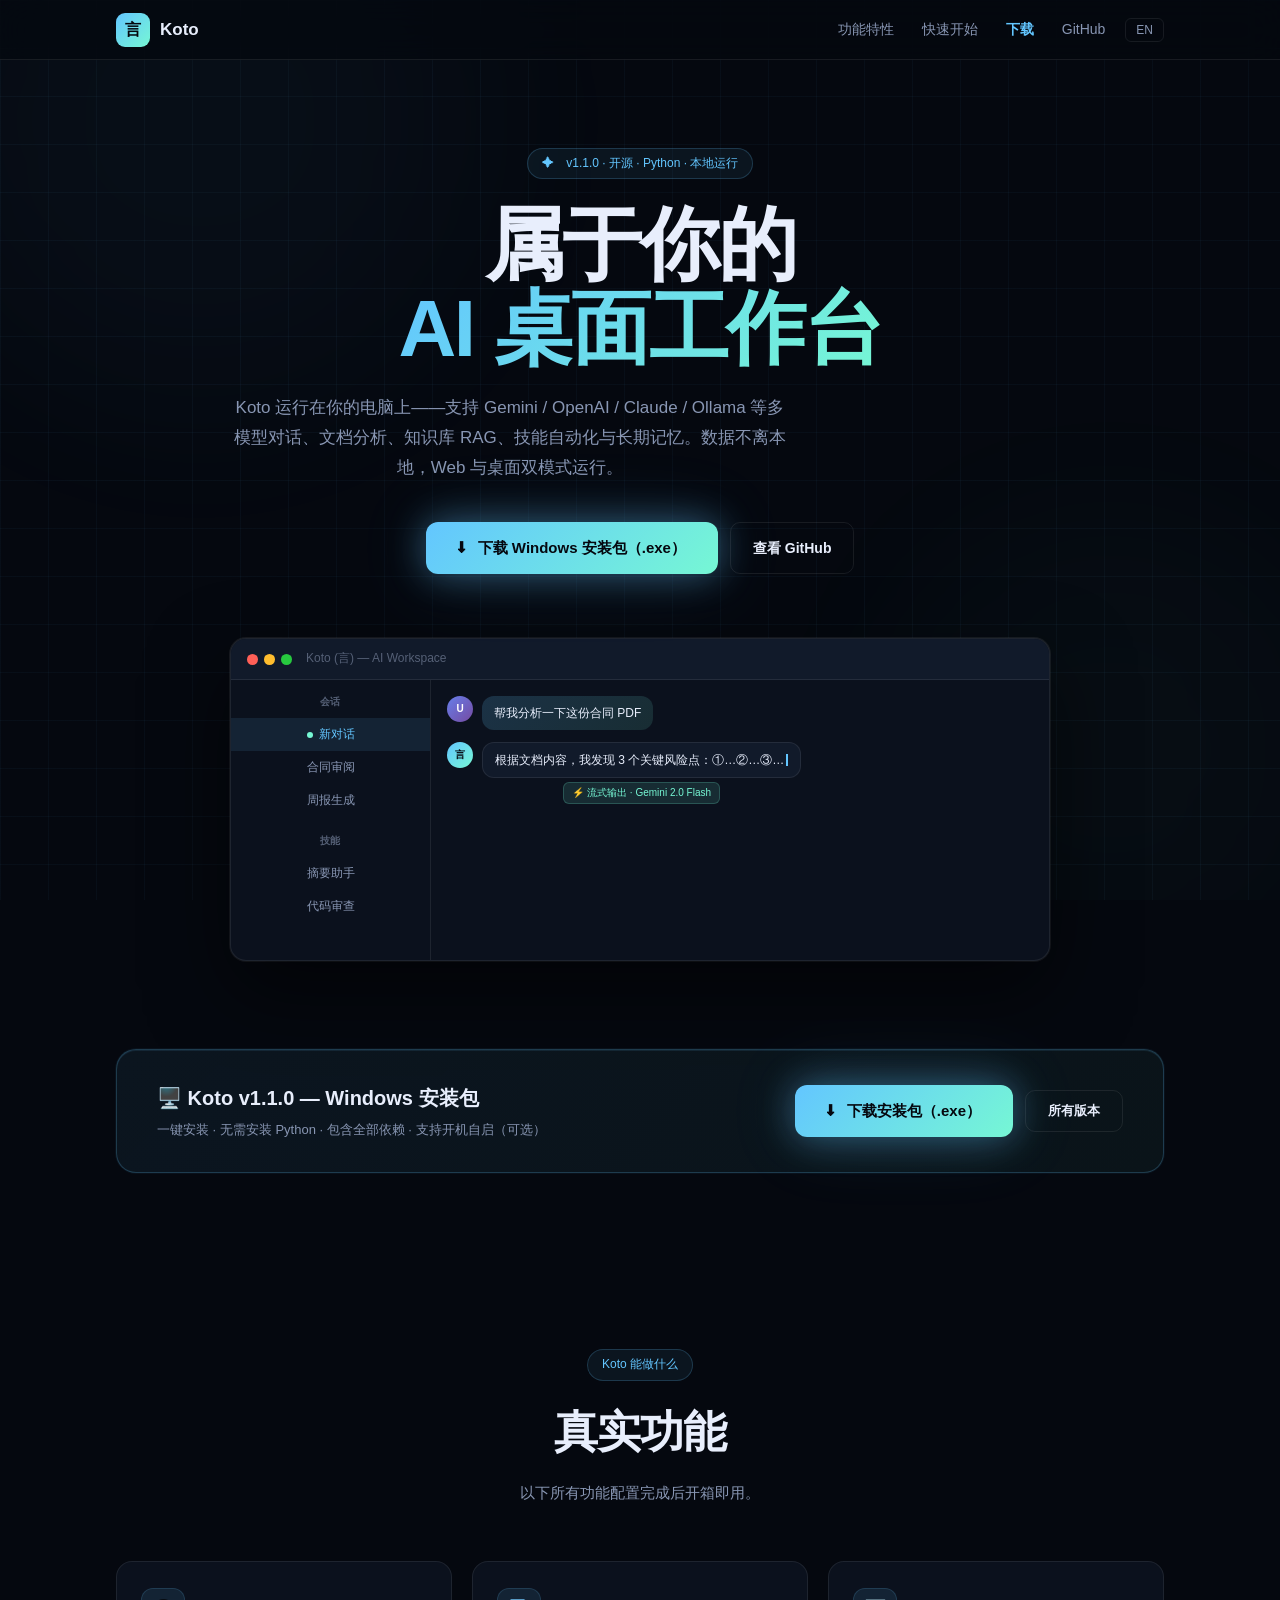
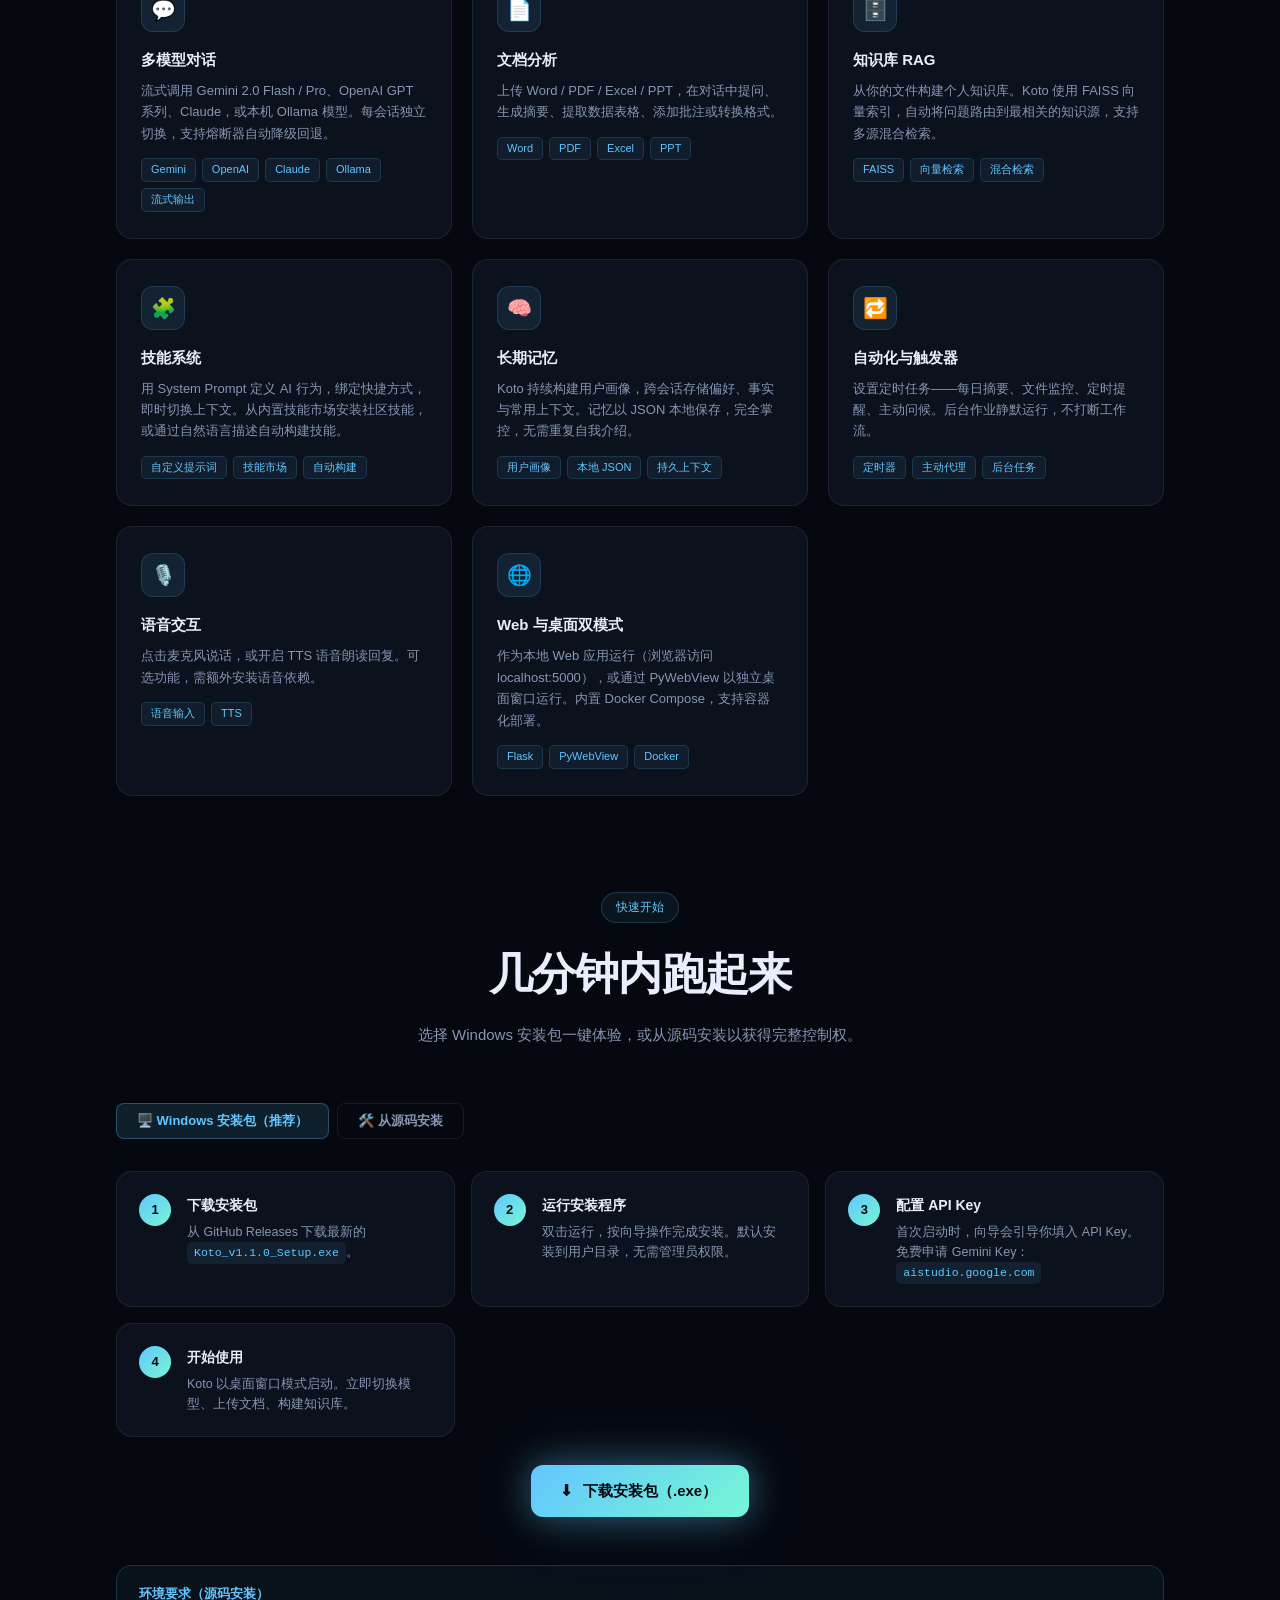
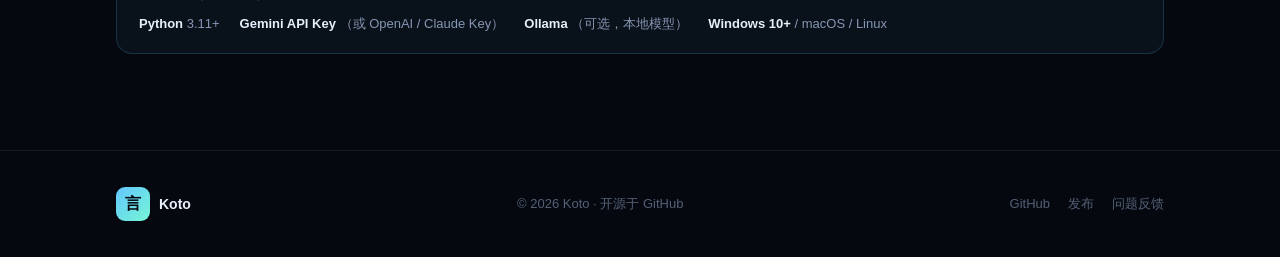
==== docs/index.html @ 52dce1c1 "feat(web): update landing page with download banner, RAG/multi-LLM features, setup tabs - Add promin" ====
<!DOCTYPE html>
<html lang="zh-CN">
<head>
  <meta charset="UTF-8">
  <meta name="viewport" content="width=device-width, initial-scale=1.0">
  <title>Koto (言) — AI 桌面助手</title>
  <meta name="description" content="Koto 是运行在你自己电脑上的 AI 桌面助手，支持 Gemini / OpenAI / Claude / Ollama 多模型对话、文档分析、知识库 RAG、技能系统与工作流自动化。">
  <style>
    /* ── Reset & Base ── */
    *, *::before, *::after { box-sizing: border-box; margin: 0; padding: 0; }
    :root {
      --bg:      #05080f;
      --bg2:     #0b111d;
      --bg3:     #111a2a;
      --border:  rgba(255,255,255,.08);
      --t1:      #e8eefc;
      --t2:      #8896b3;
      --t3:      #556076;
      --cyan:    #63c6ff;
      --teal:    #76f7d4;
      --grad:    linear-gradient(135deg, #63c6ff, #76f7d4);
      --r1: 10px; --r2: 16px;
      --ease: all .25s ease;
    }
    html { scroll-behavior: smooth; }
    body {
      font-family: 'Segoe UI', -apple-system, 'Noto Sans SC', 'Microsoft YaHei', sans-serif;
      background: var(--bg); color: var(--t1);
      min-height: 100vh; overflow-x: hidden;
      font-size: 15px; line-height: 1.6;
    }
    a { color: inherit; text-decoration: none; }

    /* ── Background grid ── */
    .bg-wrap {
      position: fixed; inset: 0; z-index: 0; pointer-events: none; overflow: hidden;
    }
    .grid-bg {
      position: absolute; inset: 0;
      background-image:
        linear-gradient(rgba(99,198,255,.04) 1px, transparent 1px),
        linear-gradient(90deg, rgba(99,198,255,.04) 1px, transparent 1px);
      background-size: 48px 48px;
    }
    .bg-radial {
      position: absolute; border-radius: 50%;
      filter: blur(100px); opacity: .45;
    }
    .bg-r1 { width: 600px; height: 600px; top: -180px; left: -100px; background: rgba(99,198,255,.08); }
    .bg-r2 { width: 500px; height: 500px; bottom: -100px; right: -80px; background: rgba(118,247,212,.06); }

    /* ── Utilities ── */
    .wrap { max-width: 1120px; margin: 0 auto; padding: 0 36px; position: relative; z-index: 1; }
    .gt  { background: var(--grad); -webkit-background-clip: text; -webkit-text-fill-color: transparent; background-clip: text; }
    .pill {
      display: inline-flex; align-items: center; gap: 6px;
      padding: 5px 14px; border-radius: 20px; font-size: 12px; font-weight: 500;
      border: 1px solid rgba(99,198,255,.2); background: rgba(99,198,255,.07); color: var(--cyan);
    }
    .btn {
      display: inline-flex; align-items: center; gap: 8px;
      padding: 10px 22px; border-radius: var(--r1); font-size: 14px; font-weight: 600;
      cursor: pointer; transition: var(--ease); border: none;
    }
    .btn-prime {
      background: var(--grad); color: #05080f;
      box-shadow: 0 0 24px rgba(99,198,255,.25);
    }
    .btn-prime:hover { transform: translateY(-2px); box-shadow: 0 4px 32px rgba(99,198,255,.38); }
    .btn-ghost {
      background: transparent; color: var(--t1);
      border: 1px solid var(--border);
    }
    .btn-ghost:hover { border-color: rgba(99,198,255,.35); color: var(--cyan); }
    .btn-dl {
      padding: 14px 32px; font-size: 15px; font-weight: 700;
      background: var(--grad); color: #05080f;
      box-shadow: 0 0 36px rgba(99,198,255,.4), 0 0 72px rgba(99,198,255,.15);
      border-radius: 12px;
    }
    .btn-dl:hover { transform: translateY(-3px); box-shadow: 0 8px 52px rgba(99,198,255,.55); }

    /* ── Nav ── */
    .nav {
      position: fixed; top: 0; left: 0; right: 0; z-index: 100;
      height: 60px;
      display: flex; align-items: center;
      background: rgba(5,8,15,.75); backdrop-filter: blur(18px);
      border-bottom: 1px solid var(--border);
    }
    .nav .wrap { display: flex; align-items: center; width: 100%; }
    .nav-brand {
      display: flex; align-items: center; gap: 10px;
      font-size: 17px; font-weight: 700;
    }
    .brand-mark {
      width: 34px; height: 34px; border-radius: 9px;
      background: var(--grad);
      display: flex; align-items: center; justify-content: center;
      font-size: 16px; font-weight: 800; color: #05080f;
    }
    .nav-links {
      display: flex; align-items: center; gap: 28px;
      margin-left: auto; margin-right: 20px;
    }
    .nav-links a {
      font-size: 14px; color: var(--t2); transition: var(--ease);
    }
    .nav-links a:hover { color: var(--t1); }
    .nav-dl { color: var(--cyan) !important; font-weight: 600; }
    .nav-dl:hover { color: var(--teal) !important; }
    .lang-btn {
      background: none; border: 1px solid var(--border);
      border-radius: 6px; color: var(--t2); cursor: pointer;
      padding: 4px 10px; font-size: 12px; font-family: inherit;
      transition: var(--ease);
    }
    .lang-btn:hover { color: var(--t1); border-color: rgba(99,198,255,.3); }

    /* ── Hero ── */
    .hero {
      padding: 148px 0 88px;
      display: flex; flex-direction: column; align-items: center;
      text-align: center;
    }
    .hero-pill { margin-bottom: 24px; }
    .hero-h1 {
      font-size: clamp(40px, 6.5vw, 80px); font-weight: 900;
      line-height: 1.05; letter-spacing: -.03em;
      max-width: 860px; margin-bottom: 22px;
    }
    .hero-sub {
      font-size: 17px; color: var(--t2);
      max-width: 560px; margin-bottom: 40px; line-height: 1.75;
    }
    .hero-btns { display: flex; gap: 12px; flex-wrap: wrap; justify-content: center; margin-bottom: 64px; }

    /* App window mockup */
    .aw {
      width: min(820px, 92vw); border-radius: var(--r2);
      border: 1px solid var(--border);
      background: var(--bg2);
      overflow: hidden;
      box-shadow: 0 32px 80px rgba(0,0,0,.55), 0 0 0 1px var(--border);
    }
    .aw-bar {
      display: flex; align-items: center; gap: 6px;
      padding: 10px 16px; background: var(--bg3);
      border-bottom: 1px solid var(--border);
    }
    .dot { width: 11px; height: 11px; border-radius: 50%; }
    .dot-r { background: #ff5f57; }
    .dot-y { background: #ffbd2e; }
    .dot-g { background: #27c93f; }
    .aw-title { font-size: 12px; color: var(--t3); margin-left: 8px; }
    .aw-body {
      display: grid; grid-template-columns: 200px 1fr;
      height: 280px;
    }
    .aw-sidebar {
      border-right: 1px solid var(--border);
      padding: 14px 0;
    }
    .aw-s-label {
      font-size: 10px; font-weight: 700; text-transform: uppercase;
      letter-spacing: .08em; color: var(--t3);
      padding: 0 14px; margin-bottom: 8px;
    }
    .aw-s-item {
      padding: 7px 14px; font-size: 12px; color: var(--t2);
      cursor: default; border-radius: 0;
    }
    .aw-s-item.active { background: rgba(99,198,255,.1); color: var(--cyan); }
    .aw-s-item .dot-sm {
      display: inline-block; width: 6px; height: 6px; border-radius: 50%;
      background: var(--teal); margin-right: 6px;
    }
    .aw-chat {
      display: flex; flex-direction: column;
      padding: 16px; gap: 12px; overflow: hidden;
    }
    .aw-msg {
      display: flex; gap: 9px; align-items: flex-start;
    }
    .aw-av {
      width: 26px; height: 26px; border-radius: 50%; flex-shrink: 0;
      display: flex; align-items: center; justify-content: center;
      font-size: 10px; font-weight: 700;
    }
    .aw-av.ai  { background: var(--grad); color: #05080f; }
    .aw-av.usr { background: linear-gradient(135deg,#667eea,#764ba2); color: #fff; }
    .aw-bubble {
      padding: 8px 12px; border-radius: 12px; font-size: 12px; line-height: 1.5;
      max-width: 360px;
    }
    .aw-bubble.ai  { background: var(--bg3); color: var(--t1); border: 1px solid var(--border); }
    .aw-bubble.usr { background: linear-gradient(135deg,rgba(99,198,255,.18),rgba(118,247,212,.12)); color: var(--t1); }
    .aw-badge {
      display: inline-flex; align-items: center; gap: 4px;
      padding: 2px 8px; border-radius: 6px; font-size: 10px;
      background: rgba(118,247,212,.12); color: var(--teal);
      border: 1px solid rgba(118,247,212,.2); margin-top: 4px;
    }
    .aw-cursor {
      display: inline-block; width: 2px; height: 12px;
      background: var(--cyan); margin-left: 2px; vertical-align: middle;
      animation: blink 1s step-end infinite;
    }
    @keyframes blink { 50% { opacity: 0; } }

    /* ── Features ── */
    .sec { padding: 96px 0; }
    .sec-eye { display: flex; justify-content: center; margin-bottom: 16px; }
    .sec-h2 {
      font-size: clamp(28px,4vw,44px); font-weight: 800;
      text-align: center; letter-spacing: -.02em; margin-bottom: 14px;
    }
    .sec-sub { text-align: center; color: var(--t2); font-size: 15px; max-width: 480px; margin: 0 auto 56px; }

    .feat-grid {
      display: grid; grid-template-columns: repeat(auto-fit, minmax(300px,1fr)); gap: 20px;
    }
    .feat-card {
      padding: 26px 24px; border-radius: var(--r2);
      background: var(--bg2); border: 1px solid var(--border);
      transition: var(--ease);
    }
    .feat-card:hover {
      border-color: rgba(99,198,255,.25);
      transform: translateY(-3px);
      box-shadow: 0 12px 40px rgba(0,0,0,.35);
    }
    .feat-icon {
      width: 44px; height: 44px; border-radius: 12px;
      background: rgba(99,198,255,.1); border: 1px solid rgba(99,198,255,.15);
      display: flex; align-items: center; justify-content: center;
      font-size: 20px; margin-bottom: 16px;
    }
    .feat-card h3 { font-size: 15px; font-weight: 700; margin-bottom: 8px; }
    .feat-card p  { font-size: 13px; color: var(--t2); line-height: 1.65; }
    .feat-tags {
      display: flex; flex-wrap: wrap; gap: 6px; margin-top: 14px;
    }
    .tag {
      padding: 2px 9px; border-radius: 5px; font-size: 11px;
      background: rgba(99,198,255,.07); color: var(--cyan);
      border: 1px solid rgba(99,198,255,.15);
    }

    /* ── Setup ── */
    .setup-grid {
      display: grid; grid-template-columns: repeat(auto-fit, minmax(260px,1fr)); gap: 16px;
    }
    .step {
      display: flex; gap: 16px; align-items: flex-start;
      padding: 22px; border-radius: var(--r2);
      background: var(--bg2); border: 1px solid var(--border);
    }
    .step-num {
      width: 32px; height: 32px; border-radius: 50%; flex-shrink: 0;
      background: var(--grad); color: #05080f;
      display: flex; align-items: center; justify-content: center;
      font-size: 13px; font-weight: 800;
    }
    .step h4 { font-size: 14px; font-weight: 700; margin-bottom: 5px; }
    .step p  { font-size: 12.5px; color: var(--t2); line-height: 1.6; }
    .step code {
      display: inline-block; padding: 2px 7px; border-radius: 5px;
      background: rgba(99,198,255,.08); color: var(--cyan);
      font-family: 'Consolas', monospace; font-size: 11.5px;
    }

    /* ── Setup tabs ── */
    .setup-tabs { display: flex; gap: 8px; margin-bottom: 32px; flex-wrap: wrap; }
    .setup-tab {
      padding: 8px 20px; border-radius: 8px; font-size: 13px; font-weight: 600;
      cursor: pointer; transition: var(--ease); border: 1px solid var(--border);
      background: transparent; color: var(--t2); font-family: inherit;
    }
    .setup-tab.active {
      background: rgba(99,198,255,.12); border-color: rgba(99,198,255,.3); color: var(--cyan);
    }
    .setup-panel { display: none; }
    .setup-panel.active { display: block; }

    /* ── Download banner ── */
    .dl-banner {
      margin: 0 0 80px;
      padding: 32px 40px; border-radius: 20px;
      background: linear-gradient(135deg, rgba(99,198,255,.07) 0%, rgba(118,247,212,.05) 100%);
      border: 1px solid rgba(99,198,255,.22);
      display: flex; align-items: center; justify-content: space-between;
      gap: 24px; flex-wrap: wrap;
      box-shadow: 0 0 0 1px rgba(99,198,255,.05), inset 0 1px 0 rgba(99,198,255,.1);
      position: relative; z-index: 1;
    }
    .dl-banner-left h3 { font-size: 20px; font-weight: 800; margin-bottom: 6px; }
    .dl-banner-left p  { font-size: 13px; color: var(--t2); }
    .dl-banner-right   { display: flex; gap: 12px; align-items: center; flex-wrap: wrap; }

    /* ── Requirement note ── */
    .req-box {
      margin: 48px 0 0;
      padding: 18px 22px; border-radius: var(--r2);
      background: rgba(99,198,255,.05); border: 1px solid rgba(99,198,255,.18);
    }
    .req-box h4 { font-size: 13px; font-weight: 700; color: var(--cyan); margin-bottom: 10px; }
    .req-list {
      display: flex; flex-wrap: wrap; gap: 20px;
    }
    .req-item { font-size: 13px; color: var(--t2); }
    .req-item strong { color: var(--t1); }

    /* ── Footer ── */
    footer {
      border-top: 1px solid var(--border); padding: 36px 0;
    }
    .fg { display: flex; align-items: center; justify-content: space-between; flex-wrap: wrap; gap: 16px; }
    .fg-brand { display: flex; align-items: center; gap: 9px; font-size: 14px; font-weight: 600; }
    .fg p { font-size: 13px; color: var(--t3); }
    .fg-links { display: flex; gap: 18px; }
    .fg-links a { font-size: 13px; color: var(--t3); transition: var(--ease); }
    .fg-links a:hover { color: var(--t1); }

    /* ── Scroll reveal ── */
    .rv { opacity: 0; transform: translateY(22px); transition: opacity .55s ease, transform .55s ease; }
    .rv.vis { opacity: 1; transform: none; }

    /* ── Responsive ── */
    @media (max-width: 700px) {
      .aw-body { grid-template-columns: 1fr; }
      .aw-sidebar { display: none; }
      .nav-links { display: none; }
      .wrap { padding: 0 20px; }
      .hero { padding: 120px 0 64px; }
      .dl-banner { flex-direction: column; text-align: center; }
      .dl-banner-right { justify-content: center; }
    }
  </style>
</head>
<body>

<!-- Background -->
<div class="bg-wrap" aria-hidden="true">
  <div class="grid-bg"></div>
  <div class="bg-radial bg-r1"></div>
  <div class="bg-radial bg-r2"></div>
</div>

<!-- ══ NAV ══ -->
<nav class="nav" aria-label="Main navigation">
  <div class="wrap">
    <a href="#" class="nav-brand">
      <div class="brand-mark" aria-hidden="true">言</div>
      Koto
    </a>
    <div class="nav-links">
      <a href="#features"  data-en="Features"  data-zh="功能特性">功能特性</a>
      <a href="#setup"     data-en="Setup"      data-zh="快速开始">快速开始</a>
      <a href="#download"  data-en="Download"   data-zh="下载" class="nav-dl">下载</a>
      <a href="https://github.com/Loganwon/Koto" target="_blank" rel="noopener">GitHub</a>
    </div>
    <button class="lang-btn" onclick="toggleLang()" aria-label="Switch language">EN</button>
  </div>
</nav>

<!-- ══ HERO ══ -->
<section class="hero" aria-labelledby="hero-heading">
  <div class="wrap">
    <div class="hero-pill">
      <span class="pill">✦ &nbsp;<span data-en="v1.1.0 · Open source · Python · Runs locally" data-zh="v1.1.0 · 开源 · Python · 本地运行">v1.1.0 · 开源 · Python · 本地运行</span></span>
    </div>

    <h1 class="hero-h1 rv" id="hero-heading">
      <span data-en="Your personal" data-zh="属于你的">属于你的</span><br>
      <span class="gt" data-en="AI Desktop Workspace" data-zh="AI 桌面工作台">AI 桌面工作台</span>
    </h1>

    <p class="hero-sub rv" data-en="Koto runs on your own machine — multi-model chat (Gemini / OpenAI / Claude / Ollama), document analysis, Knowledge Base RAG, Skills automation and long-term memory. Your data stays local. Available in Web and Desktop modes." data-zh="Koto 运行在你的电脑上——支持 Gemini / OpenAI / Claude / Ollama 等多模型对话、文档分析、知识库 RAG、技能自动化与长期记忆。数据不离本地，Web 与桌面双模式运行。">
      Koto 运行在你的电脑上——支持 Gemini / OpenAI / Claude / Ollama 等多模型对话、文档分析、知识库 RAG、技能自动化与长期记忆。数据不离本地，Web 与桌面双模式运行。
    </p>

    <div class="hero-btns rv">
      <a href="https://github.com/Loganwon/Koto/releases/latest" target="_blank" rel="noopener" class="btn btn-dl">
        ⬇&nbsp;<span data-en="Download for Windows (.exe)" data-zh="下载 Windows 安装包（.exe）">下载 Windows 安装包（.exe）</span>
      </a>
      <a href="https://github.com/Loganwon/Koto" target="_blank" rel="noopener" class="btn btn-ghost">
        <span data-en="View on GitHub" data-zh="查看 GitHub">查看 GitHub</span>
      </a>
    </div>

    <!-- App window preview -->
    <div class="aw rv" role="img" aria-label="Koto app window preview">
      <div class="aw-bar">
        <div class="dot dot-r"></div>
        <div class="dot dot-y"></div>
        <div class="dot dot-g"></div>
        <span class="aw-title">Koto (言) — AI Workspace</span>
      </div>
      <div class="aw-body">
        <div class="aw-sidebar">
          <div class="aw-s-label" data-en="Sessions" data-zh="会话">会话</div>
          <div class="aw-s-item active"><span class="dot-sm"></span><span data-en="New chat" data-zh="新对话">新对话</span></div>
          <div class="aw-s-item"><span data-en="Document review" data-zh="合同审阅">合同审阅</span></div>
          <div class="aw-s-item"><span data-en="Weekly report" data-zh="周报生成">周报生成</span></div>
          <div class="aw-s-label" style="margin-top:16px;" data-en="Skills" data-zh="技能">技能</div>
          <div class="aw-s-item"><span data-en="Summarizer" data-zh="摘要助手">摘要助手</span></div>
          <div class="aw-s-item"><span data-en="Code reviewer" data-zh="代码审查">代码审查</span></div>
        </div>
        <div class="aw-chat">
          <div class="aw-msg">
            <div class="aw-av usr">U</div>
            <div class="aw-bubble usr" data-en="Help me analyze this contract PDF" data-zh="帮我分析一下这份合同 PDF">帮我分析一下这份合同 PDF</div>
          </div>
          <div class="aw-msg">
            <div class="aw-av ai">言</div>
            <div>
              <div class="aw-bubble ai">
                <span data-en="Based on the document, I found 3 key risk points: ①…②…③…" data-zh="根据文档内容，我发现 3 个关键风险点：①…②…③…">根据文档内容，我发现 3 个关键风险点：①…②…③…</span><span class="aw-cursor"></span>
              </div>
              <div class="aw-badge" data-en="⚡ Streaming · Gemini 2.0 Flash" data-zh="⚡ 流式输出 · Gemini 2.0 Flash">⚡ 流式输出 · Gemini 2.0 Flash</div>
            </div>
          </div>
        </div>
      </div>
    </div>
  </div>
</section>

<!-- ══ DOWNLOAD BANNER ══ -->
<section id="download" aria-label="Download Koto">
  <div class="wrap">
    <div class="dl-banner rv">
      <div class="dl-banner-left">
        <h3 data-en="🖥️ Koto v1.1.0 — Windows Installer" data-zh="🖥️ Koto v1.1.0 — Windows 安装包">🖥️ Koto v1.1.0 — Windows 安装包</h3>
        <p data-en="One-click install · No Python required · All dependencies bundled · Auto-launch on startup (optional)" data-zh="一键安装 · 无需安装 Python · 包含全部依赖 · 支持开机自启（可选）">一键安装 · 无需安装 Python · 包含全部依赖 · 支持开机自启（可选）</p>
      </div>
      <div class="dl-banner-right">
        <a href="https://github.com/Loganwon/Koto/releases/latest" target="_blank" rel="noopener" class="btn btn-dl">
          ⬇&nbsp;<span data-en="Download Installer (.exe)" data-zh="下载安装包（.exe）">下载安装包（.exe）</span>
        </a>
        <a href="https://github.com/Loganwon/Koto/releases" target="_blank" rel="noopener" class="btn btn-ghost" style="font-size:13px;">
          <span data-en="All releases" data-zh="所有版本">所有版本</span>
        </a>
      </div>
    </div>
  </div>
</section>

<!-- ══ FEATURES ══ -->
<section class="sec" id="features" aria-labelledby="feat-heading">
  <div class="wrap">
    <div class="sec-eye">
      <span class="pill" data-en="What Koto can do" data-zh="Koto 能做什么">Koto 能做什么</span>
    </div>
    <h2 class="sec-h2 rv" id="feat-heading" data-en="Real capabilities" data-zh="真实功能">真实功能</h2>
    <p class="sec-sub rv" data-en="Everything below works out of the box after setup." data-zh="以下所有功能配置完成后开箱即用。">以下所有功能配置完成后开箱即用。</p>

    <div class="feat-grid">

      <div class="feat-card rv">
        <div class="feat-icon">💬</div>
        <h3 data-en="Multi-model Chat" data-zh="多模型对话">多模型对话</h3>
        <p data-en="Stream responses from Gemini 2.0 Flash / Pro, OpenAI GPT series, Claude, or locally-running Ollama models. Switch models per session with automatic circuit-breaker fallback." data-zh="流式调用 Gemini 2.0 Flash / Pro、OpenAI GPT 系列、Claude，或本机 Ollama 模型。每会话独立切换，支持熔断器自动降级回退。">流式调用 Gemini 2.0 Flash / Pro、OpenAI GPT 系列、Claude，或本机 Ollama 模型。每会话独立切换，支持熔断器自动降级回退。</p>
        <div class="feat-tags">
          <span class="tag">Gemini</span>
          <span class="tag">OpenAI</span>
          <span class="tag">Claude</span>
          <span class="tag">Ollama</span>
          <span class="tag" data-en="Streaming" data-zh="流式输出">流式输出</span>
        </div>
      </div>

      <div class="feat-card rv">
        <div class="feat-icon">📄</div>
        <h3 data-en="Document Analysis" data-zh="文档分析">文档分析</h3>
        <p data-en="Upload Word / PDF / Excel / PPT and ask questions, generate summaries, extract data tables, add annotations, or convert formats directly in chat." data-zh="上传 Word / PDF / Excel / PPT，在对话中提问、生成摘要、提取数据表格、添加批注或转换格式。">上传 Word / PDF / Excel / PPT，在对话中提问、生成摘要、提取数据表格、添加批注或转换格式。</p>
        <div class="feat-tags">
          <span class="tag">Word</span><span class="tag">PDF</span>
          <span class="tag">Excel</span><span class="tag">PPT</span>
        </div>
      </div>

      <div class="feat-card rv">
        <div class="feat-icon">🗄️</div>
        <h3 data-en="Knowledge Base (RAG)" data-zh="知识库 RAG">知识库 RAG</h3>
        <p data-en="Build a personal knowledge base from your files. Koto indexes documents with FAISS vector search and routes queries to the most relevant sources automatically." data-zh="从你的文件构建个人知识库。Koto 使用 FAISS 向量索引，自动将问题路由到最相关的知识源，支持多源混合检索。">从你的文件构建个人知识库。Koto 使用 FAISS 向量索引，自动将问题路由到最相关的知识源，支持多源混合检索。</p>
        <div class="feat-tags">
          <span class="tag">FAISS</span>
          <span class="tag" data-en="Vector search" data-zh="向量检索">向量检索</span>
          <span class="tag" data-en="Hybrid search" data-zh="混合检索">混合检索</span>
        </div>
      </div>

      <div class="feat-card rv">
        <div class="feat-icon">🧩</div>
        <h3 data-en="Skills System" data-zh="技能系统">技能系统</h3>
        <p data-en="Define custom AI behaviors with system prompts, bind them to shortcuts, and switch context instantly. Install community skills from the built-in marketplace, or auto-generate skills from a natural language description." data-zh="用 System Prompt 定义 AI 行为，绑定快捷方式，即时切换上下文。从内置技能市场安装社区技能，或通过自然语言描述自动构建技能。">用 System Prompt 定义 AI 行为，绑定快捷方式，即时切换上下文。从内置技能市场安装社区技能，或通过自然语言描述自动构建技能。</p>
        <div class="feat-tags">
          <span class="tag" data-en="Custom prompts" data-zh="自定义提示词">自定义提示词</span>
          <span class="tag" data-en="Marketplace" data-zh="技能市场">技能市场</span>
          <span class="tag" data-en="Auto-builder" data-zh="自动构建">自动构建</span>
        </div>
      </div>

      <div class="feat-card rv">
        <div class="feat-icon">🧠</div>
        <h3 data-en="Long-term Memory" data-zh="长期记忆">长期记忆</h3>
        <p data-en="Koto builds a persistent user profile and stores preferences, facts, and recurring context across sessions — no need to repeat yourself. Memory is stored locally as JSON, fully under your control." data-zh="Koto 持续构建用户画像，跨会话存储偏好、事实与常用上下文。记忆以 JSON 本地保存，完全掌控，无需重复自我介绍。">Koto 持续构建用户画像，跨会话存储偏好、事实与常用上下文。记忆以 JSON 本地保存，完全掌控，无需重复自我介绍。</p>
        <div class="feat-tags">
          <span class="tag" data-en="User profile" data-zh="用户画像">用户画像</span>
          <span class="tag" data-en="Local JSON" data-zh="本地 JSON">本地 JSON</span>
          <span class="tag" data-en="Persistent context" data-zh="持久上下文">持久上下文</span>
        </div>
      </div>

      <div class="feat-card rv">
        <div class="feat-icon">🔁</div>
        <h3 data-en="Automation &amp; Triggers" data-zh="自动化与触发器">自动化与触发器</h3>
        <p data-en="Schedule recurring tasks — daily summaries, file watchers, timed reminders, proactive check-ins. Background jobs run silently without interrupting your work." data-zh="设置定时任务——每日摘要、文件监控、定时提醒、主动问候。后台作业静默运行，不打断工作流。">设置定时任务——每日摘要、文件监控、定时提醒、主动问候。后台作业静默运行，不打断工作流。</p>
        <div class="feat-tags">
          <span class="tag" data-en="Scheduler" data-zh="定时器">定时器</span>
          <span class="tag" data-en="Proactive agent" data-zh="主动代理">主动代理</span>
          <span class="tag" data-en="Background jobs" data-zh="后台任务">后台任务</span>
        </div>
      </div>

      <div class="feat-card rv">
        <div class="feat-icon">🎙️</div>
        <h3 data-en="Voice I/O" data-zh="语音交互">语音交互</h3>
        <p data-en="Speak your message with the microphone button or use TTS to have responses read aloud. Optional; requires separate voice dependencies." data-zh="点击麦克风说话，或开启 TTS 语音朗读回复。可选功能，需额外安装语音依赖。">点击麦克风说话，或开启 TTS 语音朗读回复。可选功能，需额外安装语音依赖。</p>
        <div class="feat-tags">
          <span class="tag" data-en="Speech-to-text" data-zh="语音输入">语音输入</span>
          <span class="tag">TTS</span>
        </div>
      </div>

      <div class="feat-card rv">
        <div class="feat-icon">🌐</div>
        <h3 data-en="Web + Desktop Modes" data-zh="Web 与桌面双模式">Web 与桌面双模式</h3>
        <p data-en="Run as a local web app (browser at localhost:5000) or as a standalone desktop window via PyWebView. Docker Compose included for team or container deployments." data-zh="作为本地 Web 应用运行（浏览器访问 localhost:5000），或通过 PyWebView 以独立桌面窗口运行。内置 Docker Compose，支持容器化部署。">作为本地 Web 应用运行（浏览器访问 localhost:5000），或通过 PyWebView 以独立桌面窗口运行。内置 Docker Compose，支持容器化部署。</p>
        <div class="feat-tags">
          <span class="tag">Flask</span>
          <span class="tag">PyWebView</span>
          <span class="tag">Docker</span>
        </div>
      </div>

    </div>
  </div>
</section>

<!-- ══ SETUP ══ -->
<section class="sec" id="setup" style="padding-top:0;" aria-labelledby="setup-heading">
  <div class="wrap">
    <div class="sec-eye">
      <span class="pill" data-en="Getting started" data-zh="快速开始">快速开始</span>
    </div>
    <h2 class="sec-h2 rv" id="setup-heading" data-en="Up and running in minutes" data-zh="几分钟内跑起来">几分钟内跑起来</h2>
    <p class="sec-sub rv" data-en="Choose the Windows installer for a one-click experience, or set up from source for full control." data-zh="选择 Windows 安装包一键体验，或从源码安装以获得完整控制权。">选择 Windows 安装包一键体验，或从源码安装以获得完整控制权。</p>

    <div class="setup-tabs rv">
      <button class="setup-tab active" onclick="switchTab('installer', this)" data-en="🖥️ Windows Installer (Recommended)" data-zh="🖥️ Windows 安装包（推荐）">🖥️ Windows 安装包（推荐）</button>
      <button class="setup-tab" onclick="switchTab('source', this)" data-en="🛠️ From Source" data-zh="🛠️ 从源码安装">🛠️ 从源码安装</button>
    </div>

    <div id="tab-installer" class="setup-panel active">
      <div class="setup-grid">
        <div class="step rv">
          <div class="step-num">1</div>
          <div>
            <h4 data-en="Download installer" data-zh="下载安装包">下载安装包</h4>
            <p><span data-en="Download the latest " data-zh="从 GitHub Releases 下载最新的 ">从 GitHub Releases 下载最新的 </span><code>Koto_v1.1.0_Setup.exe</code><span data-en=" from GitHub Releases." data-zh="。">。</span></p>
          </div>
        </div>
        <div class="step rv">
          <div class="step-num">2</div>
          <div>
            <h4 data-en="Run the installer" data-zh="运行安装程序">运行安装程序</h4>
            <p data-en="Double-click and follow the wizard. Installs to your user folder — no admin rights required by default." data-zh="双击运行，按向导操作完成安装。默认安装到用户目录，无需管理员权限。">双击运行，按向导操作完成安装。默认安装到用户目录，无需管理员权限。</p>
          </div>
        </div>
        <div class="step rv">
          <div class="step-num">3</div>
          <div>
            <h4 data-en="Configure API key" data-zh="配置 API Key">配置 API Key</h4>
            <p><span data-en="On first launch the setup wizard asks for your API key. Get a free Gemini key at " data-zh="首次启动时，向导会引导你填入 API Key。免费申请 Gemini Key：">首次启动时，向导会引导你填入 API Key。免费申请 Gemini Key：</span><code>aistudio.google.com</code></p>
          </div>
        </div>
        <div class="step rv">
          <div class="step-num">4</div>
          <div>
            <h4 data-en="Start using Koto" data-zh="开始使用">开始使用</h4>
            <p data-en="Koto opens in desktop window mode. Switch models, upload documents, and build your knowledge base from day one." data-zh="Koto 以桌面窗口模式启动。立即切换模型、上传文档、构建知识库。">Koto 以桌面窗口模式启动。立即切换模型、上传文档、构建知识库。</p>
          </div>
        </div>
      </div>
      <div style="margin-top:28px; text-align:center;">
        <a href="https://github.com/Loganwon/Koto/releases/latest" target="_blank" rel="noopener" class="btn btn-dl">
          ⬇&nbsp;<span data-en="Download Installer (.exe)" data-zh="下载安装包（.exe）">下载安装包（.exe）</span>
        </a>
      </div>
    </div>

    <div id="tab-source" class="setup-panel">
      <div class="setup-grid">
        <div class="step rv">
          <div class="step-num">1</div>
          <div>
            <h4 data-en="Clone &amp; install" data-zh="克隆并安装">克隆并安装</h4>
            <p><code>git clone</code> <span data-en="the repo, create a venv, then" data-zh="仓库，创建虚拟环境，然后">仓库，创建虚拟环境，然后</span> <code>pip install -r config/requirements.txt</code></p>
          </div>
        </div>
        <div class="step rv">
          <div class="step-num">2</div>
          <div>
            <h4 data-en="Set your API key" data-zh="填入 API Key">填入 API Key</h4>
            <p><span data-en="Copy " data-zh="复制 ">复制 </span><code>config/gemini_config.env.example</code><span data-en=" to " data-zh=" 为 "> 为 </span><code>gemini_config.env</code><span data-en=" and fill in your key." data-zh="，填入 API Key。">，填入 API Key。</span></p>
          </div>
        </div>
        <div class="step rv">
          <div class="step-num">3</div>
          <div>
            <h4 data-en="Launch Koto" data-zh="启动 Koto">启动 Koto</h4>
            <p><span data-en="Run " data-zh="运行 ">运行 </span><code>Koto_Start.bat</code><span data-en=" (desktop) or " data-zh="（桌面模式）或 ">（桌面模式）或 </span><code>python server.py</code><span data-en=" (web at localhost:5000)." data-zh="（Web 模式，访问 localhost:5000）。">（Web 模式，访问 localhost:5000）。</span></p>
          </div>
        </div>
        <div class="step rv">
          <div class="step-num">4</div>
          <div>
            <h4 data-en="(Optional) Local model" data-zh="（可选）本地模型">（可选）本地模型</h4>
            <p data-en="Install Ollama and pull any model. Koto detects it automatically — no extra config needed." data-zh="安装 Ollama 并 pull 任意模型，Koto 自动识别，无需额外配置。">安装 Ollama 并 pull 任意模型，Koto 自动识别，无需额外配置。</p>
          </div>
        </div>
      </div>
    </div>

    <!-- Requirements note -->
    <div class="req-box rv">
      <h4 data-en="Requirements (source install)" data-zh="环境要求（源码安装）">环境要求（源码安装）</h4>
      <div class="req-list">
        <div class="req-item"><strong>Python</strong> 3.11+</div>
        <div class="req-item"><strong>Gemini API Key</strong> <span data-en="(or OpenAI / Claude key)" data-zh="（或 OpenAI / Claude Key）">（或 OpenAI / Claude Key）</span></div>
        <div class="req-item"><strong>Ollama</strong> <span data-en="(optional, local models)" data-zh="（可选，本地模型）">（可选，本地模型）</span></div>
        <div class="req-item"><strong>Windows 10+</strong> / macOS / Linux</div>
      </div>
    </div>
  </div>
</section>

<!-- ══ FOOTER ══ -->
<footer>
  <div class="wrap">
    <div class="fg">
      <div class="fg-brand">
        <div class="brand-mark" aria-hidden="true">言</div>
        Koto
      </div>
      <p>© 2026 Koto · <span data-en="Open source on" data-zh="开源于">开源于</span> GitHub</p>
      <div class="fg-links">
        <a href="https://github.com/Loganwon/Koto" target="_blank" rel="noopener">GitHub</a>
        <a href="https://github.com/Loganwon/Koto/releases" target="_blank" rel="noopener" data-en="Releases" data-zh="发布">发布</a>
        <a href="https://github.com/Loganwon/Koto/issues" target="_blank" rel="noopener" data-en="Issues" data-zh="问题反馈">问题反馈</a>
      </div>
    </div>
  </div>
</footer>

<script>
  /* ── Language toggle ──────────────────────────────── */
  let lang = localStorage.getItem('koto-lang') || 'zh';

  function applyLang() {
    document.querySelectorAll('[data-en][data-zh]').forEach(el => {
      el.textContent = el.getAttribute('data-' + lang);
    });
    document.querySelector('.lang-btn').textContent = lang === 'zh' ? 'EN' : '中';
    document.documentElement.lang = lang === 'zh' ? 'zh-CN' : 'en';
  }

  function toggleLang() {
    lang = lang === 'zh' ? 'en' : 'zh';
    localStorage.setItem('koto-lang', lang);
    applyLang();
  }

  applyLang();

  /* ── Setup tab switcher ──────────────────────────── */
  function switchTab(id, el) {
    document.querySelectorAll('.setup-tab').forEach(t => t.classList.remove('active'));
    document.querySelectorAll('.setup-panel').forEach(p => p.classList.remove('active'));
    document.getElementById('tab-' + id).classList.add('active');
    el.classList.add('active');
  }

  /* ── Scroll reveal ───────────────────────────────── */
  const observer = new IntersectionObserver(entries => {
    entries.forEach(e => { if (e.isIntersecting) { e.target.classList.add('vis'); observer.unobserve(e.target); } });
  }, { threshold: 0.12 });
  document.querySelectorAll('.rv').forEach(el => observer.observe(el));
</script>
</body>
</html>
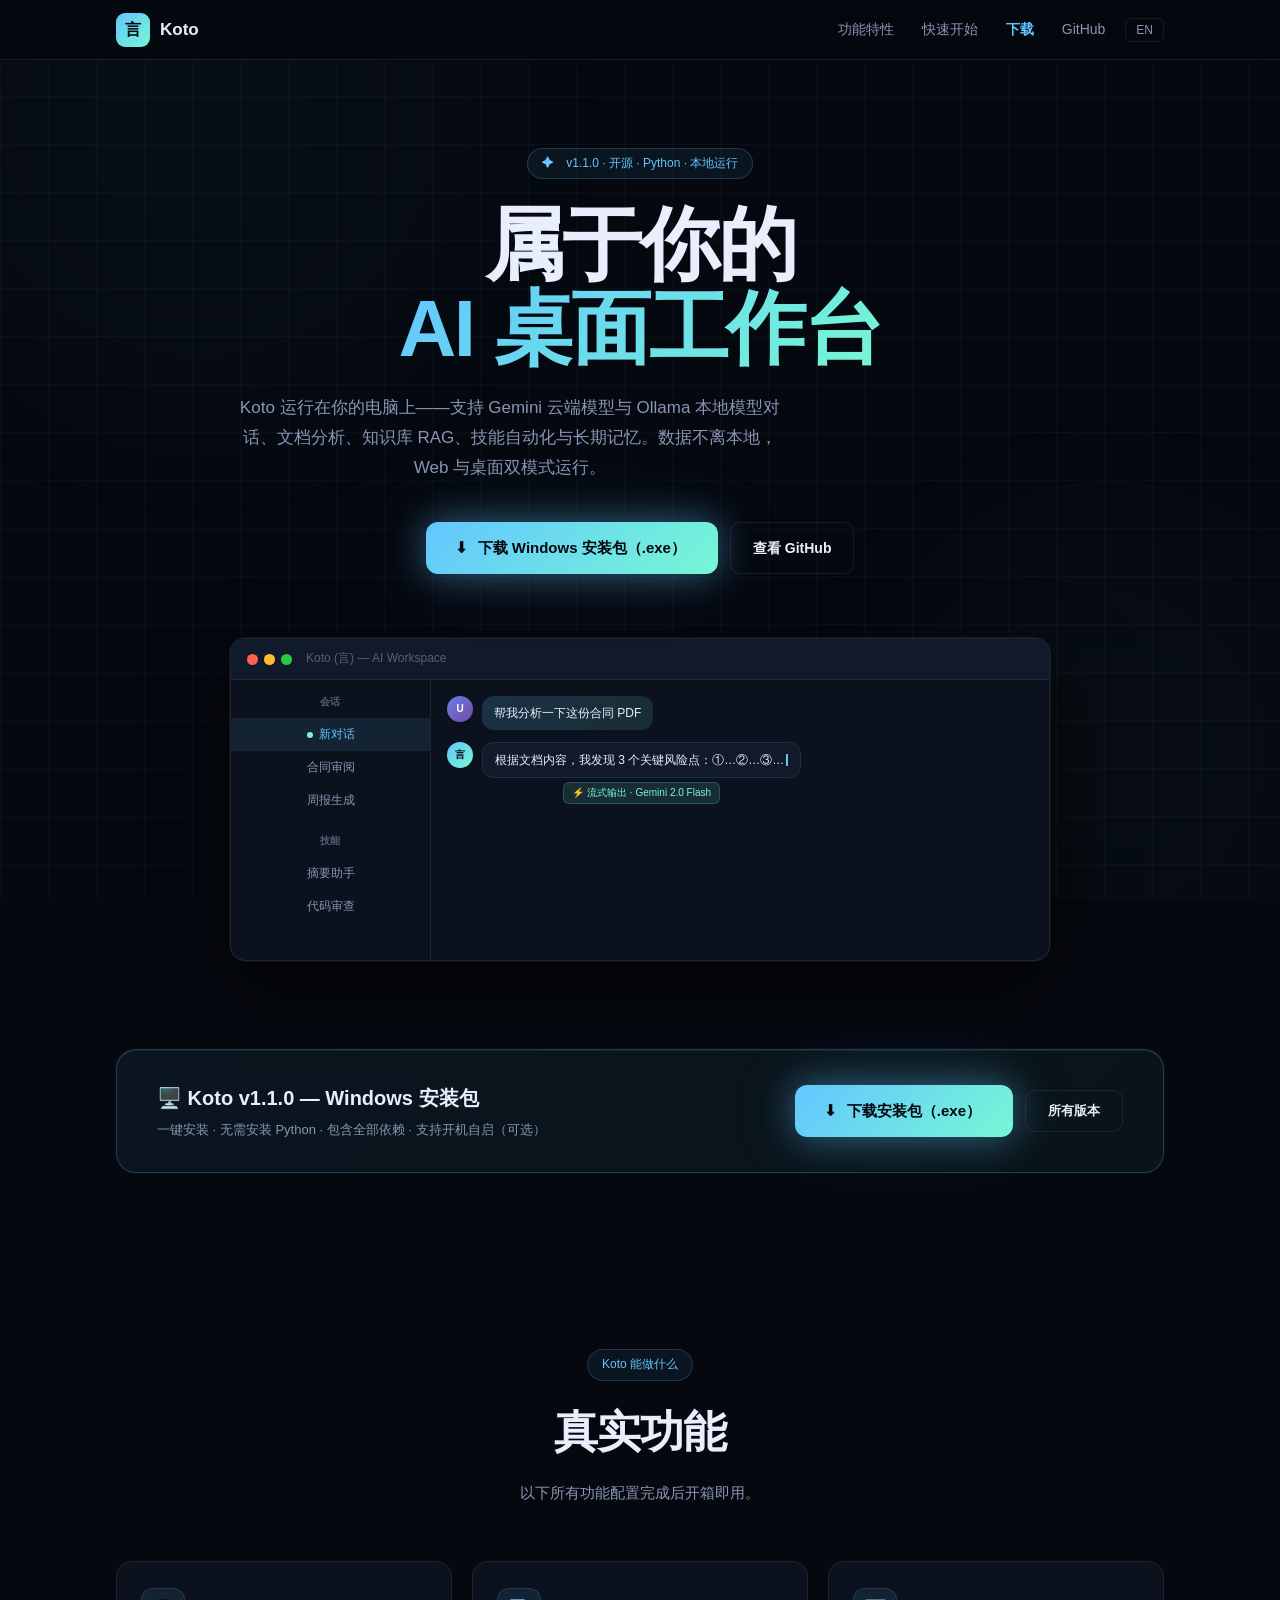
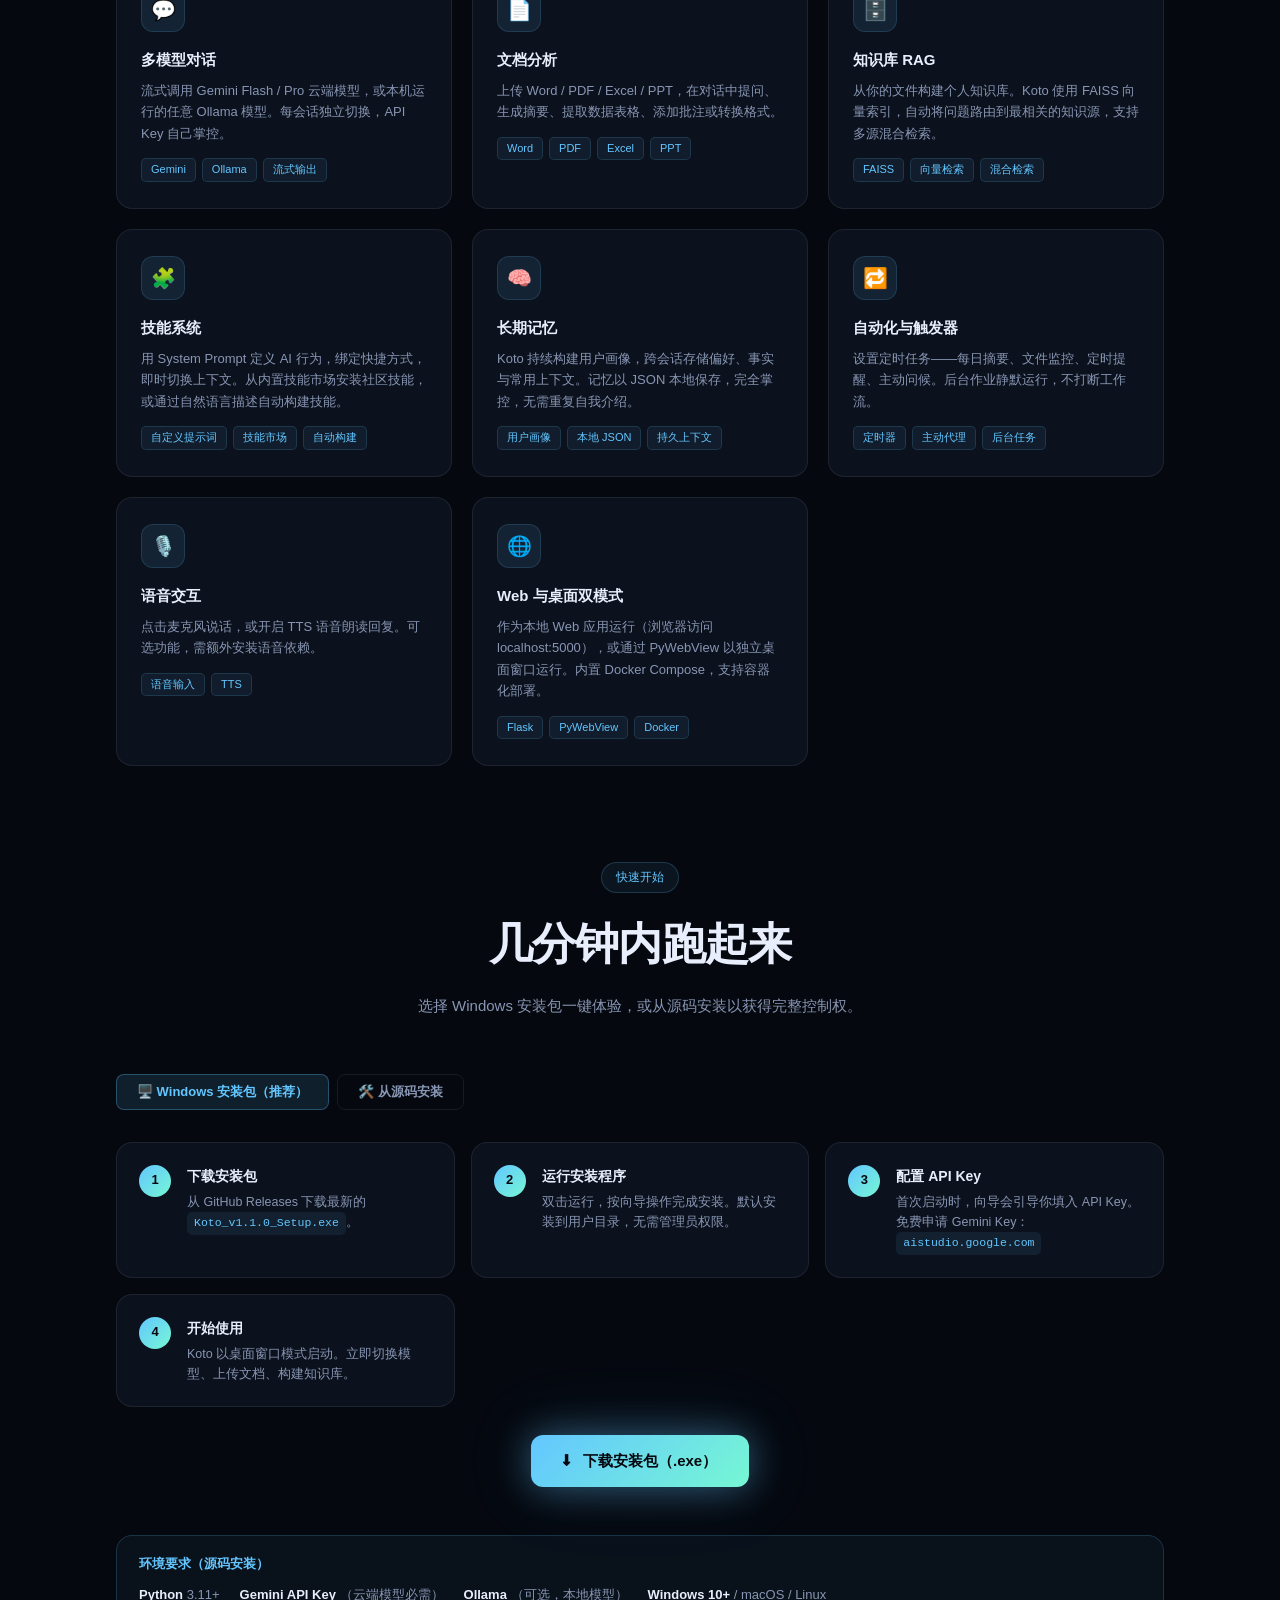
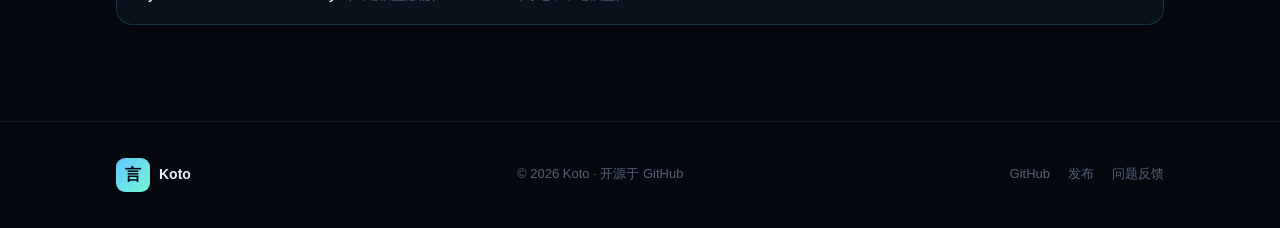
==== commit 827b5538: "fix(web): remove inaccurate OpenAI/Claude/circuit-breaker claims Only Gemini (cloud) and Ollama (loc" ====
--- a/docs/index.html
+++ b/docs/index.html
@@ -4,7 +4,7 @@
   <meta charset="UTF-8">
   <meta name="viewport" content="width=device-width, initial-scale=1.0">
   <title>Koto (言) — AI 桌面助手</title>
-  <meta name="description" content="Koto 是运行在你自己电脑上的 AI 桌面助手，支持 Gemini / OpenAI / Claude / Ollama 多模型对话、文档分析、知识库 RAG、技能系统与工作流自动化。">
+  <meta name="description" content="Koto 是运行在你自己电脑上的 AI 桌面助手，支持 Gemini 云端模型与 Ollama 本地模型对话、文档分析、知识库 RAG、技能系统与工作流自动化。">
   <style>
     /* ── Reset & Base ── */
     *, *::before, *::after { box-sizing: border-box; margin: 0; padding: 0; }
@@ -376,8 +376,8 @@
       <span class="gt" data-en="AI Desktop Workspace" data-zh="AI 桌面工作台">AI 桌面工作台</span>
     </h1>
 
-    <p class="hero-sub rv" data-en="Koto runs on your own machine — multi-model chat (Gemini / OpenAI / Claude / Ollama), document analysis, Knowledge Base RAG, Skills automation and long-term memory. Your data stays local. Available in Web and Desktop modes." data-zh="Koto 运行在你的电脑上——支持 Gemini / OpenAI / Claude / Ollama 等多模型对话、文档分析、知识库 RAG、技能自动化与长期记忆。数据不离本地，Web 与桌面双模式运行。">
-      Koto 运行在你的电脑上——支持 Gemini / OpenAI / Claude / Ollama 等多模型对话、文档分析、知识库 RAG、技能自动化与长期记忆。数据不离本地，Web 与桌面双模式运行。
+    <p class="hero-sub rv" data-en="Koto runs on your own machine — chat with Gemini cloud models or locally-running Ollama models, analyze documents, build a Knowledge Base, automate with Skills, and keep long-term memory. Your data stays local. Available in Web and Desktop modes." data-zh="Koto 运行在你的电脑上——支持 Gemini 云端模型与 Ollama 本地模型对话、文档分析、知识库 RAG、技能自动化与长期记忆。数据不离本地，Web 与桌面双模式运行。">
+      Koto 运行在你的电脑上——支持 Gemini 云端模型与 Ollama 本地模型对话、文档分析、知识库 RAG、技能自动化与长期记忆。数据不离本地，Web 与桌面双模式运行。
     </p>
 
     <div class="hero-btns rv">
@@ -461,11 +461,9 @@
       <div class="feat-card rv">
         <div class="feat-icon">💬</div>
         <h3 data-en="Multi-model Chat" data-zh="多模型对话">多模型对话</h3>
-        <p data-en="Stream responses from Gemini 2.0 Flash / Pro, OpenAI GPT series, Claude, or locally-running Ollama models. Switch models per session with automatic circuit-breaker fallback." data-zh="流式调用 Gemini 2.0 Flash / Pro、OpenAI GPT 系列、Claude，或本机 Ollama 模型。每会话独立切换，支持熔断器自动降级回退。">流式调用 Gemini 2.0 Flash / Pro、OpenAI GPT 系列、Claude，或本机 Ollama 模型。每会话独立切换，支持熔断器自动降级回退。</p>
+        <p data-en="Stream responses from Gemini Flash / Pro (cloud) or any locally-running Ollama model. Switch models per session — your API key, your choice." data-zh="流式调用 Gemini Flash / Pro 云端模型，或本机运行的任意 Ollama 模型。每会话独立切换，API Key 自己掌控。">流式调用 Gemini Flash / Pro 云端模型，或本机运行的任意 Ollama 模型。每会话独立切换，API Key 自己掌控。</p>
         <div class="feat-tags">
           <span class="tag">Gemini</span>
-          <span class="tag">OpenAI</span>
-          <span class="tag">Claude</span>
           <span class="tag">Ollama</span>
           <span class="tag" data-en="Streaming" data-zh="流式输出">流式输出</span>
         </div>
@@ -640,7 +638,7 @@
       <h4 data-en="Requirements (source install)" data-zh="环境要求（源码安装）">环境要求（源码安装）</h4>
       <div class="req-list">
         <div class="req-item"><strong>Python</strong> 3.11+</div>
-        <div class="req-item"><strong>Gemini API Key</strong> <span data-en="(or OpenAI / Claude key)" data-zh="（或 OpenAI / Claude Key）">（或 OpenAI / Claude Key）</span></div>
+        <div class="req-item"><strong>Gemini API Key</strong> <span data-en="(required for cloud models)" data-zh="（云端模型必需）">（云端模型必需）</span></div>
         <div class="req-item"><strong>Ollama</strong> <span data-en="(optional, local models)" data-zh="（可选，本地模型）">（可选，本地模型）</span></div>
         <div class="req-item"><strong>Windows 10+</strong> / macOS / Linux</div>
       </div>
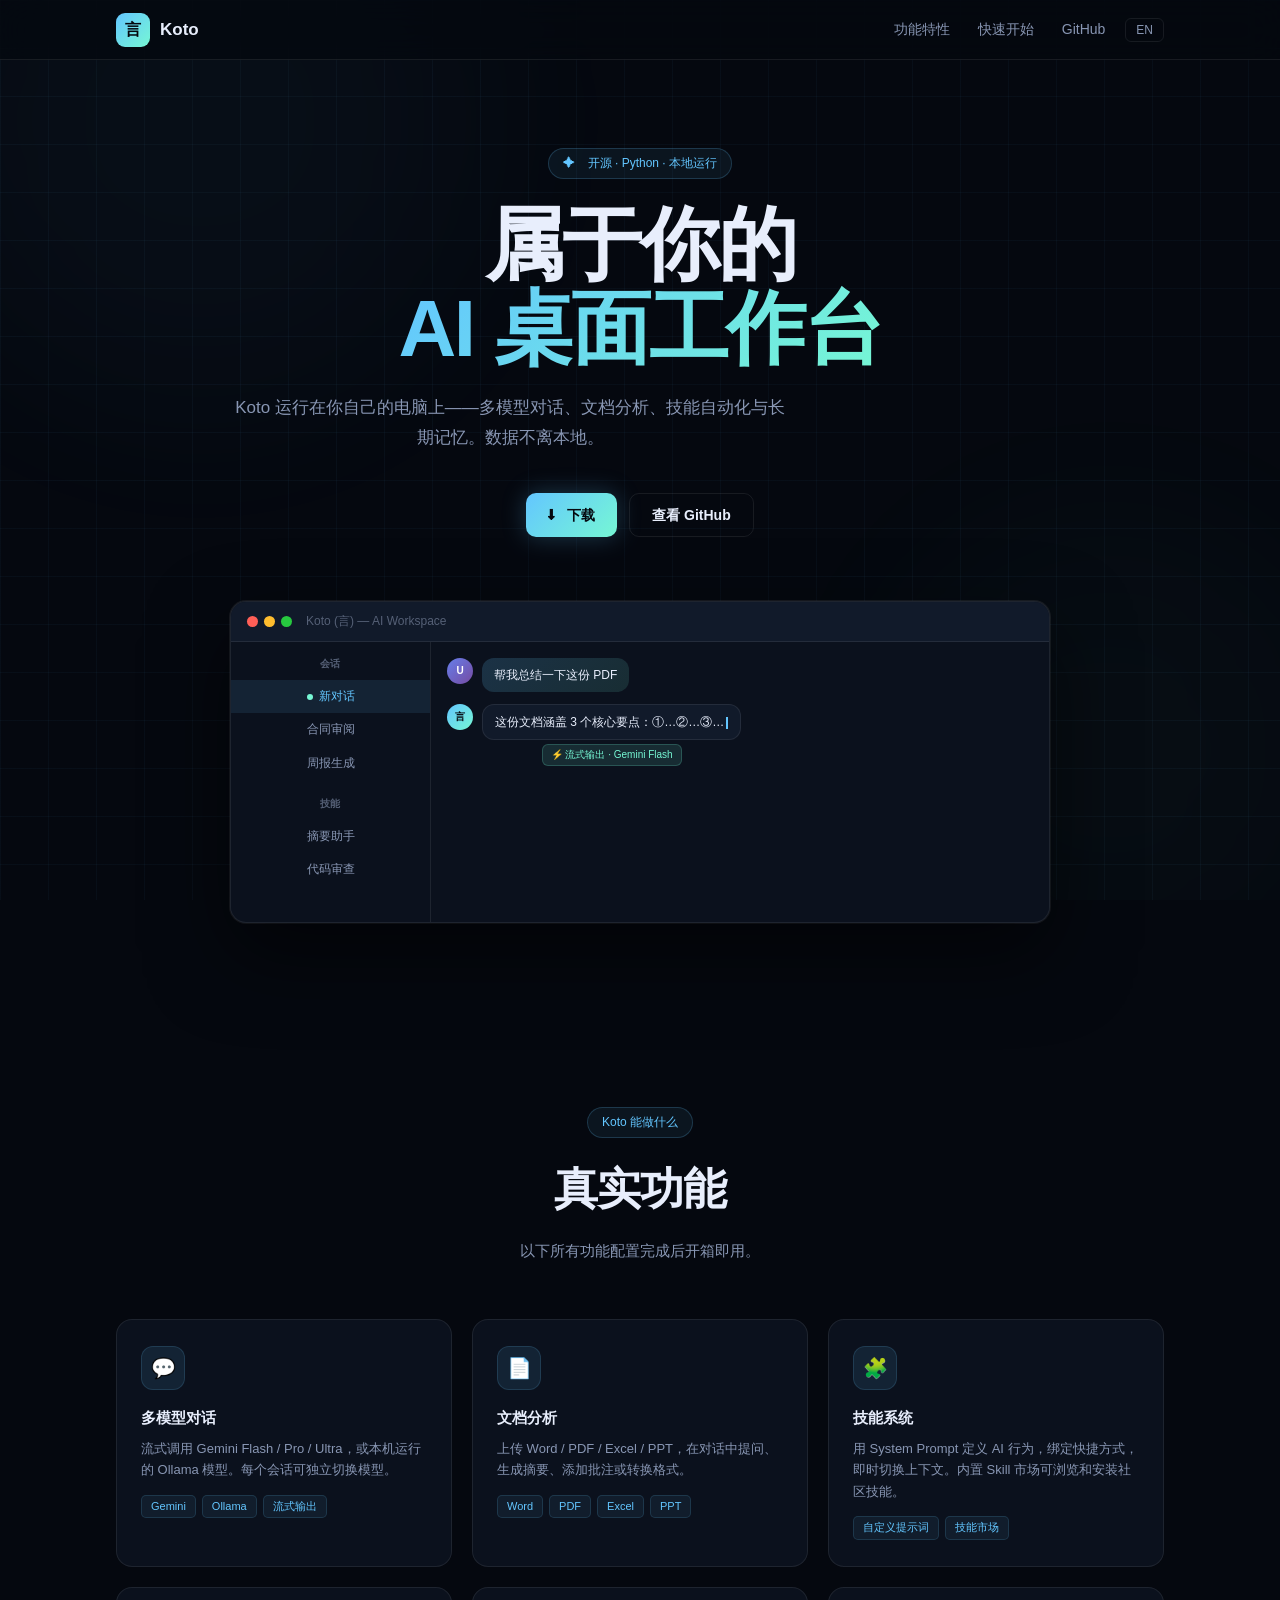
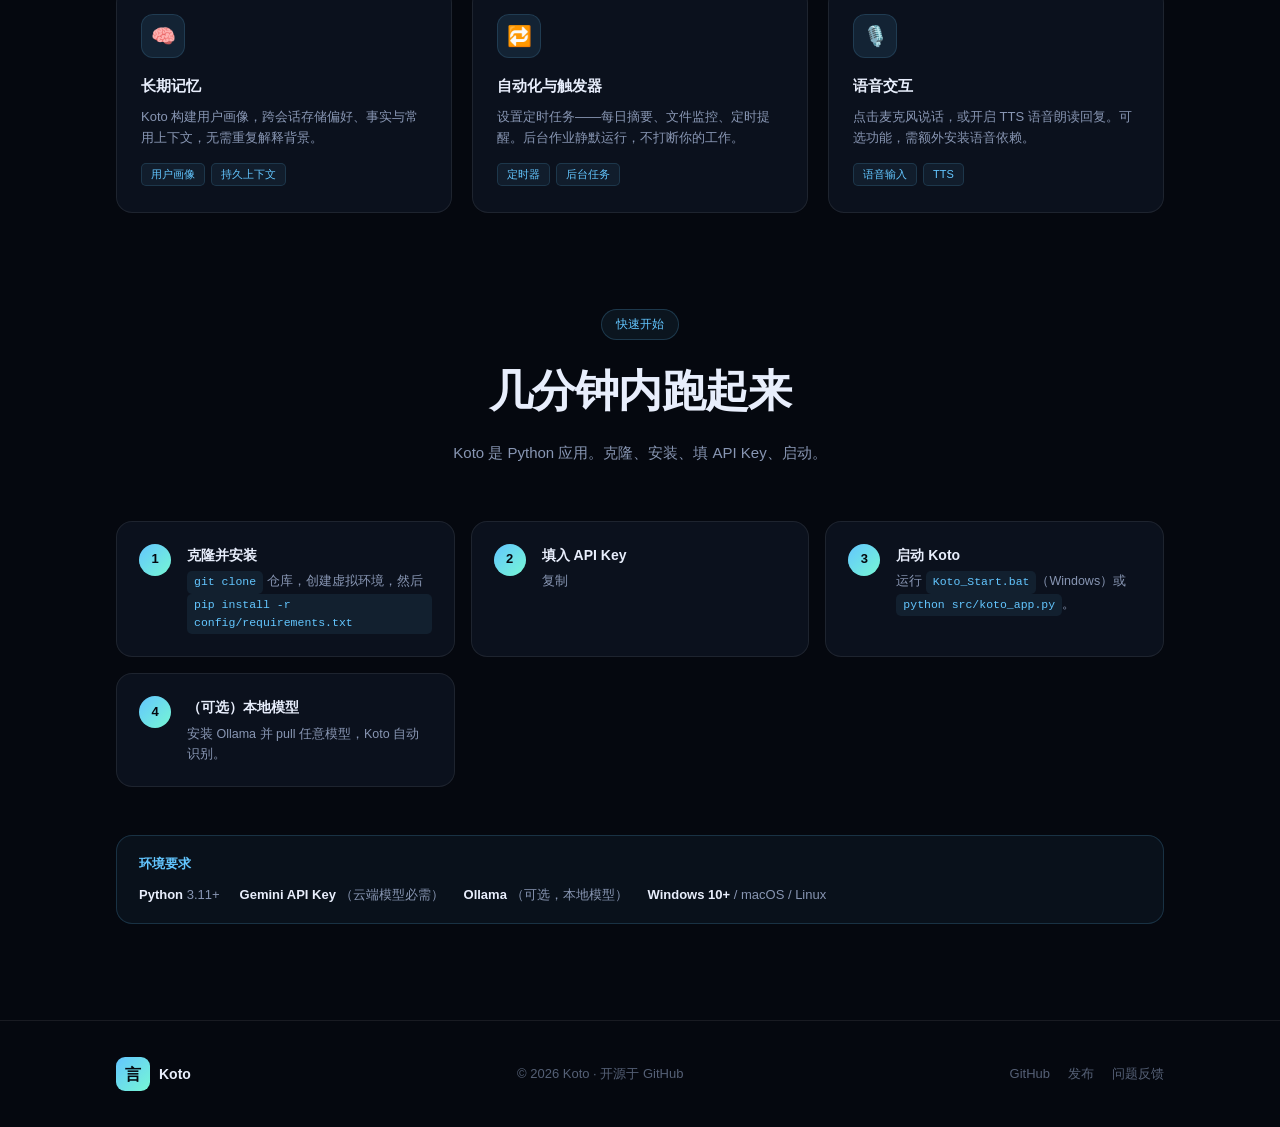
==== commit aaa5d592: "revert: remove docs/index.html changes from 20260317" ====
--- a/docs/index.html
+++ b/docs/index.html
@@ -4,7 +4,7 @@
   <meta charset="UTF-8">
   <meta name="viewport" content="width=device-width, initial-scale=1.0">
   <title>Koto (言) — AI 桌面助手</title>
-  <meta name="description" content="Koto 是运行在你自己电脑上的 AI 桌面助手，支持 Gemini 云端模型与 Ollama 本地模型对话、文档分析、知识库 RAG、技能系统与工作流自动化。">
+  <meta name="description" content="Koto 是运行在你自己电脑上的 AI 桌面助手，支持多模型对话、文档分析、技能系统与工作流自动化。">
   <style>
     /* ── Reset & Base ── */
     *, *::before, *::after { box-sizing: border-box; margin: 0; padding: 0; }
@@ -72,13 +72,6 @@
       border: 1px solid var(--border);
     }
     .btn-ghost:hover { border-color: rgba(99,198,255,.35); color: var(--cyan); }
-    .btn-dl {
-      padding: 14px 32px; font-size: 15px; font-weight: 700;
-      background: var(--grad); color: #05080f;
-      box-shadow: 0 0 36px rgba(99,198,255,.4), 0 0 72px rgba(99,198,255,.15);
-      border-radius: 12px;
-    }
-    .btn-dl:hover { transform: translateY(-3px); box-shadow: 0 8px 52px rgba(99,198,255,.55); }
 
     /* ── Nav ── */
     .nav {
@@ -107,8 +100,6 @@
       font-size: 14px; color: var(--t2); transition: var(--ease);
     }
     .nav-links a:hover { color: var(--t1); }
-    .nav-dl { color: var(--cyan) !important; font-weight: 600; }
-    .nav-dl:hover { color: var(--teal) !important; }
     .lang-btn {
       background: none; border: 1px solid var(--border);
       border-radius: 6px; color: var(--t2); cursor: pointer;
@@ -270,34 +261,6 @@
       font-family: 'Consolas', monospace; font-size: 11.5px;
     }
 
-    /* ── Setup tabs ── */
-    .setup-tabs { display: flex; gap: 8px; margin-bottom: 32px; flex-wrap: wrap; }
-    .setup-tab {
-      padding: 8px 20px; border-radius: 8px; font-size: 13px; font-weight: 600;
-      cursor: pointer; transition: var(--ease); border: 1px solid var(--border);
-      background: transparent; color: var(--t2); font-family: inherit;
-    }
-    .setup-tab.active {
-      background: rgba(99,198,255,.12); border-color: rgba(99,198,255,.3); color: var(--cyan);
-    }
-    .setup-panel { display: none; }
-    .setup-panel.active { display: block; }
-
-    /* ── Download banner ── */
-    .dl-banner {
-      margin: 0 0 80px;
-      padding: 32px 40px; border-radius: 20px;
-      background: linear-gradient(135deg, rgba(99,198,255,.07) 0%, rgba(118,247,212,.05) 100%);
-      border: 1px solid rgba(99,198,255,.22);
-      display: flex; align-items: center; justify-content: space-between;
-      gap: 24px; flex-wrap: wrap;
-      box-shadow: 0 0 0 1px rgba(99,198,255,.05), inset 0 1px 0 rgba(99,198,255,.1);
-      position: relative; z-index: 1;
-    }
-    .dl-banner-left h3 { font-size: 20px; font-weight: 800; margin-bottom: 6px; }
-    .dl-banner-left p  { font-size: 13px; color: var(--t2); }
-    .dl-banner-right   { display: flex; gap: 12px; align-items: center; flex-wrap: wrap; }
-
     /* ── Requirement note ── */
     .req-box {
       margin: 48px 0 0;
@@ -333,8 +296,6 @@
       .nav-links { display: none; }
       .wrap { padding: 0 20px; }
       .hero { padding: 120px 0 64px; }
-      .dl-banner { flex-direction: column; text-align: center; }
-      .dl-banner-right { justify-content: center; }
     }
   </style>
 </head>
@@ -357,7 +318,6 @@
     <div class="nav-links">
       <a href="#features"  data-en="Features"  data-zh="功能特性">功能特性</a>
       <a href="#setup"     data-en="Setup"      data-zh="快速开始">快速开始</a>
-      <a href="#download"  data-en="Download"   data-zh="下载" class="nav-dl">下载</a>
       <a href="https://github.com/Loganwon/Koto" target="_blank" rel="noopener">GitHub</a>
     </div>
     <button class="lang-btn" onclick="toggleLang()" aria-label="Switch language">EN</button>
@@ -368,7 +328,7 @@
 <section class="hero" aria-labelledby="hero-heading">
   <div class="wrap">
     <div class="hero-pill">
-      <span class="pill">✦ &nbsp;<span data-en="v1.1.0 · Open source · Python · Runs locally" data-zh="v1.1.0 · 开源 · Python · 本地运行">v1.1.0 · 开源 · Python · 本地运行</span></span>
+      <span class="pill">✦ &nbsp;<span data-en="Open source · Python · Runs locally" data-zh="开源 · Python · 本地运行">开源 · Python · 本地运行</span></span>
     </div>
 
     <h1 class="hero-h1 rv" id="hero-heading">
@@ -376,13 +336,13 @@
       <span class="gt" data-en="AI Desktop Workspace" data-zh="AI 桌面工作台">AI 桌面工作台</span>
     </h1>
 
-    <p class="hero-sub rv" data-en="Koto runs on your own machine — chat with Gemini cloud models or locally-running Ollama models, analyze documents, build a Knowledge Base, automate with Skills, and keep long-term memory. Your data stays local. Available in Web and Desktop modes." data-zh="Koto 运行在你的电脑上——支持 Gemini 云端模型与 Ollama 本地模型对话、文档分析、知识库 RAG、技能自动化与长期记忆。数据不离本地，Web 与桌面双模式运行。">
-      Koto 运行在你的电脑上——支持 Gemini 云端模型与 Ollama 本地模型对话、文档分析、知识库 RAG、技能自动化与长期记忆。数据不离本地，Web 与桌面双模式运行。
+    <p class="hero-sub rv" data-en="Koto runs on your own machine — multi-model chat, document analysis, Skills automation and long-term memory. Your data stays local." data-zh="Koto 运行在你自己的电脑上——多模型对话、文档分析、技能自动化与长期记忆。数据不离本地。">
+      Koto 运行在你自己的电脑上——多模型对话、文档分析、技能自动化与长期记忆。数据不离本地。
     </p>
 
     <div class="hero-btns rv">
-      <a href="https://github.com/Loganwon/Koto/releases/latest" target="_blank" rel="noopener" class="btn btn-dl">
-        ⬇&nbsp;<span data-en="Download for Windows (.exe)" data-zh="下载 Windows 安装包（.exe）">下载 Windows 安装包（.exe）</span>
+      <a href="https://github.com/Loganwon/Koto/releases" target="_blank" rel="noopener" class="btn btn-prime">
+        ⬇&nbsp;<span data-en="Download" data-zh="下载">下载</span>
       </a>
       <a href="https://github.com/Loganwon/Koto" target="_blank" rel="noopener" class="btn btn-ghost">
         <span data-en="View on GitHub" data-zh="查看 GitHub">查看 GitHub</span>
@@ -410,38 +370,18 @@
         <div class="aw-chat">
           <div class="aw-msg">
             <div class="aw-av usr">U</div>
-            <div class="aw-bubble usr" data-en="Help me analyze this contract PDF" data-zh="帮我分析一下这份合同 PDF">帮我分析一下这份合同 PDF</div>
+            <div class="aw-bubble usr" data-en="Summarize this PDF for me" data-zh="帮我总结一下这份 PDF">帮我总结一下这份 PDF</div>
           </div>
           <div class="aw-msg">
             <div class="aw-av ai">言</div>
             <div>
               <div class="aw-bubble ai">
-                <span data-en="Based on the document, I found 3 key risk points: ①…②…③…" data-zh="根据文档内容，我发现 3 个关键风险点：①…②…③…">根据文档内容，我发现 3 个关键风险点：①…②…③…</span><span class="aw-cursor"></span>
+                <span data-en="The document covers 3 key points: ①…②…③…" data-zh="这份文档涵盖 3 个核心要点：①…②…③…">这份文档涵盖 3 个核心要点：①…②…③…</span><span class="aw-cursor"></span>
               </div>
-              <div class="aw-badge" data-en="⚡ Streaming · Gemini 2.0 Flash" data-zh="⚡ 流式输出 · Gemini 2.0 Flash">⚡ 流式输出 · Gemini 2.0 Flash</div>
+              <div class="aw-badge" data-en="⚡ Streaming · Gemini Flash" data-zh="⚡ 流式输出 · Gemini Flash">⚡ 流式输出 · Gemini Flash</div>
             </div>
           </div>
         </div>
-      </div>
-    </div>
-  </div>
-</section>
-
-<!-- ══ DOWNLOAD BANNER ══ -->
-<section id="download" aria-label="Download Koto">
-  <div class="wrap">
-    <div class="dl-banner rv">
-      <div class="dl-banner-left">
-        <h3 data-en="🖥️ Koto v1.1.0 — Windows Installer" data-zh="🖥️ Koto v1.1.0 — Windows 安装包">🖥️ Koto v1.1.0 — Windows 安装包</h3>
-        <p data-en="One-click install · No Python required · All dependencies bundled · Auto-launch on startup (optional)" data-zh="一键安装 · 无需安装 Python · 包含全部依赖 · 支持开机自启（可选）">一键安装 · 无需安装 Python · 包含全部依赖 · 支持开机自启（可选）</p>
-      </div>
-      <div class="dl-banner-right">
-        <a href="https://github.com/Loganwon/Koto/releases/latest" target="_blank" rel="noopener" class="btn btn-dl">
-          ⬇&nbsp;<span data-en="Download Installer (.exe)" data-zh="下载安装包（.exe）">下载安装包（.exe）</span>
-        </a>
-        <a href="https://github.com/Loganwon/Koto/releases" target="_blank" rel="noopener" class="btn btn-ghost" style="font-size:13px;">
-          <span data-en="All releases" data-zh="所有版本">所有版本</span>
-        </a>
       </div>
     </div>
   </div>
@@ -461,7 +401,7 @@
       <div class="feat-card rv">
         <div class="feat-icon">💬</div>
         <h3 data-en="Multi-model Chat" data-zh="多模型对话">多模型对话</h3>
-        <p data-en="Stream responses from Gemini Flash / Pro (cloud) or any locally-running Ollama model. Switch models per session — your API key, your choice." data-zh="流式调用 Gemini Flash / Pro 云端模型，或本机运行的任意 Ollama 模型。每会话独立切换，API Key 自己掌控。">流式调用 Gemini Flash / Pro 云端模型，或本机运行的任意 Ollama 模型。每会话独立切换，API Key 自己掌控。</p>
+        <p data-en="Stream responses from Gemini Flash / Pro / Ultra or locally-running Ollama models. Switch models per session." data-zh="流式调用 Gemini Flash / Pro / Ultra，或本机运行的 Ollama 模型。每个会话可独立切换模型。">流式调用 Gemini Flash / Pro / Ultra，或本机运行的 Ollama 模型。每个会话可独立切换模型。</p>
         <div class="feat-tags">
           <span class="tag">Gemini</span>
           <span class="tag">Ollama</span>
@@ -472,7 +412,7 @@
       <div class="feat-card rv">
         <div class="feat-icon">📄</div>
         <h3 data-en="Document Analysis" data-zh="文档分析">文档分析</h3>
-        <p data-en="Upload Word / PDF / Excel / PPT and ask questions, generate summaries, extract data tables, add annotations, or convert formats directly in chat." data-zh="上传 Word / PDF / Excel / PPT，在对话中提问、生成摘要、提取数据表格、添加批注或转换格式。">上传 Word / PDF / Excel / PPT，在对话中提问、生成摘要、提取数据表格、添加批注或转换格式。</p>
+        <p data-en="Upload Word / PDF / Excel / PPT and ask questions, generate summaries, add annotations, or convert formats directly in chat." data-zh="上传 Word / PDF / Excel / PPT，在对话中提问、生成摘要、添加批注或转换格式。">上传 Word / PDF / Excel / PPT，在对话中提问、生成摘要、添加批注或转换格式。</p>
         <div class="feat-tags">
           <span class="tag">Word</span><span class="tag">PDF</span>
           <span class="tag">Excel</span><span class="tag">PPT</span>
@@ -480,34 +420,21 @@
       </div>
 
       <div class="feat-card rv">
-        <div class="feat-icon">🗄️</div>
-        <h3 data-en="Knowledge Base (RAG)" data-zh="知识库 RAG">知识库 RAG</h3>
-        <p data-en="Build a personal knowledge base from your files. Koto indexes documents with FAISS vector search and routes queries to the most relevant sources automatically." data-zh="从你的文件构建个人知识库。Koto 使用 FAISS 向量索引，自动将问题路由到最相关的知识源，支持多源混合检索。">从你的文件构建个人知识库。Koto 使用 FAISS 向量索引，自动将问题路由到最相关的知识源，支持多源混合检索。</p>
-        <div class="feat-tags">
-          <span class="tag">FAISS</span>
-          <span class="tag" data-en="Vector search" data-zh="向量检索">向量检索</span>
-          <span class="tag" data-en="Hybrid search" data-zh="混合检索">混合检索</span>
-        </div>
-      </div>
-
-      <div class="feat-card rv">
         <div class="feat-icon">🧩</div>
         <h3 data-en="Skills System" data-zh="技能系统">技能系统</h3>
-        <p data-en="Define custom AI behaviors with system prompts, bind them to shortcuts, and switch context instantly. Install community skills from the built-in marketplace, or auto-generate skills from a natural language description." data-zh="用 System Prompt 定义 AI 行为，绑定快捷方式，即时切换上下文。从内置技能市场安装社区技能，或通过自然语言描述自动构建技能。">用 System Prompt 定义 AI 行为，绑定快捷方式，即时切换上下文。从内置技能市场安装社区技能，或通过自然语言描述自动构建技能。</p>
+        <p data-en="Define custom AI behaviors with a system prompt, bind them to shortcuts, and switch context instantly. Includes a built-in Skill marketplace." data-zh="用 System Prompt 定义 AI 行为，绑定快捷方式，即时切换上下文。内置 Skill 市场可浏览和安装社区技能。">用 System Prompt 定义 AI 行为，绑定快捷方式，即时切换上下文。内置 Skill 市场。</p>
         <div class="feat-tags">
           <span class="tag" data-en="Custom prompts" data-zh="自定义提示词">自定义提示词</span>
           <span class="tag" data-en="Marketplace" data-zh="技能市场">技能市场</span>
-          <span class="tag" data-en="Auto-builder" data-zh="自动构建">自动构建</span>
         </div>
       </div>
 
       <div class="feat-card rv">
         <div class="feat-icon">🧠</div>
         <h3 data-en="Long-term Memory" data-zh="长期记忆">长期记忆</h3>
-        <p data-en="Koto builds a persistent user profile and stores preferences, facts, and recurring context across sessions — no need to repeat yourself. Memory is stored locally as JSON, fully under your control." data-zh="Koto 持续构建用户画像，跨会话存储偏好、事实与常用上下文。记忆以 JSON 本地保存，完全掌控，无需重复自我介绍。">Koto 持续构建用户画像，跨会话存储偏好、事实与常用上下文。记忆以 JSON 本地保存，完全掌控，无需重复自我介绍。</p>
+        <p data-en="Koto builds a user profile and stores preferences, facts, and recurring context across sessions — no need to repeat yourself." data-zh="Koto 构建用户画像，跨会话存储偏好、事实与常用上下文，无需重复解释背景。">Koto 构建用户画像，跨会话存储偏好、事实与常用上下文，无需重复解释背景。</p>
         <div class="feat-tags">
           <span class="tag" data-en="User profile" data-zh="用户画像">用户画像</span>
-          <span class="tag" data-en="Local JSON" data-zh="本地 JSON">本地 JSON</span>
           <span class="tag" data-en="Persistent context" data-zh="持久上下文">持久上下文</span>
         </div>
       </div>
@@ -515,10 +442,9 @@
       <div class="feat-card rv">
         <div class="feat-icon">🔁</div>
         <h3 data-en="Automation &amp; Triggers" data-zh="自动化与触发器">自动化与触发器</h3>
-        <p data-en="Schedule recurring tasks — daily summaries, file watchers, timed reminders, proactive check-ins. Background jobs run silently without interrupting your work." data-zh="设置定时任务——每日摘要、文件监控、定时提醒、主动问候。后台作业静默运行，不打断工作流。">设置定时任务——每日摘要、文件监控、定时提醒、主动问候。后台作业静默运行，不打断工作流。</p>
+        <p data-en="Schedule recurring tasks — daily summaries, file watchers, timed reminders. Background jobs run silently without interrupting your work." data-zh="设置定时任务——每日摘要、文件监控、定时提醒。后台作业静默运行，不打断你的工作。">设置定时任务——每日摘要、文件监控、定时提醒。后台作业静默运行。</p>
         <div class="feat-tags">
           <span class="tag" data-en="Scheduler" data-zh="定时器">定时器</span>
-          <span class="tag" data-en="Proactive agent" data-zh="主动代理">主动代理</span>
           <span class="tag" data-en="Background jobs" data-zh="后台任务">后台任务</span>
         </div>
       </div>
@@ -526,21 +452,10 @@
       <div class="feat-card rv">
         <div class="feat-icon">🎙️</div>
         <h3 data-en="Voice I/O" data-zh="语音交互">语音交互</h3>
-        <p data-en="Speak your message with the microphone button or use TTS to have responses read aloud. Optional; requires separate voice dependencies." data-zh="点击麦克风说话，或开启 TTS 语音朗读回复。可选功能，需额外安装语音依赖。">点击麦克风说话，或开启 TTS 语音朗读回复。可选功能，需额外安装语音依赖。</p>
+        <p data-en="Speak your message with the microphone button or use TTS to have responses read aloud. Optional; requires voice dependencies." data-zh="点击麦克风说话，或开启 TTS 语音朗读回复。可选功能，需额外安装语音依赖。">点击麦克风说话，或开启 TTS 语音朗读回复。可选功能，需额外安装语音依赖。</p>
         <div class="feat-tags">
           <span class="tag" data-en="Speech-to-text" data-zh="语音输入">语音输入</span>
           <span class="tag">TTS</span>
-        </div>
-      </div>
-
-      <div class="feat-card rv">
-        <div class="feat-icon">🌐</div>
-        <h3 data-en="Web + Desktop Modes" data-zh="Web 与桌面双模式">Web 与桌面双模式</h3>
-        <p data-en="Run as a local web app (browser at localhost:5000) or as a standalone desktop window via PyWebView. Docker Compose included for team or container deployments." data-zh="作为本地 Web 应用运行（浏览器访问 localhost:5000），或通过 PyWebView 以独立桌面窗口运行。内置 Docker Compose，支持容器化部署。">作为本地 Web 应用运行（浏览器访问 localhost:5000），或通过 PyWebView 以独立桌面窗口运行。内置 Docker Compose，支持容器化部署。</p>
-        <div class="feat-tags">
-          <span class="tag">Flask</span>
-          <span class="tag">PyWebView</span>
-          <span class="tag">Docker</span>
         </div>
       </div>
 
@@ -555,90 +470,45 @@
       <span class="pill" data-en="Getting started" data-zh="快速开始">快速开始</span>
     </div>
     <h2 class="sec-h2 rv" id="setup-heading" data-en="Up and running in minutes" data-zh="几分钟内跑起来">几分钟内跑起来</h2>
-    <p class="sec-sub rv" data-en="Choose the Windows installer for a one-click experience, or set up from source for full control." data-zh="选择 Windows 安装包一键体验，或从源码安装以获得完整控制权。">选择 Windows 安装包一键体验，或从源码安装以获得完整控制权。</p>
-
-    <div class="setup-tabs rv">
-      <button class="setup-tab active" onclick="switchTab('installer', this)" data-en="🖥️ Windows Installer (Recommended)" data-zh="🖥️ Windows 安装包（推荐）">🖥️ Windows 安装包（推荐）</button>
-      <button class="setup-tab" onclick="switchTab('source', this)" data-en="🛠️ From Source" data-zh="🛠️ 从源码安装">🛠️ 从源码安装</button>
-    </div>
-
-    <div id="tab-installer" class="setup-panel active">
-      <div class="setup-grid">
-        <div class="step rv">
-          <div class="step-num">1</div>
-          <div>
-            <h4 data-en="Download installer" data-zh="下载安装包">下载安装包</h4>
-            <p><span data-en="Download the latest " data-zh="从 GitHub Releases 下载最新的 ">从 GitHub Releases 下载最新的 </span><code>Koto_v1.1.0_Setup.exe</code><span data-en=" from GitHub Releases." data-zh="。">。</span></p>
-          </div>
-        </div>
-        <div class="step rv">
-          <div class="step-num">2</div>
-          <div>
-            <h4 data-en="Run the installer" data-zh="运行安装程序">运行安装程序</h4>
-            <p data-en="Double-click and follow the wizard. Installs to your user folder — no admin rights required by default." data-zh="双击运行，按向导操作完成安装。默认安装到用户目录，无需管理员权限。">双击运行，按向导操作完成安装。默认安装到用户目录，无需管理员权限。</p>
-          </div>
-        </div>
-        <div class="step rv">
-          <div class="step-num">3</div>
-          <div>
-            <h4 data-en="Configure API key" data-zh="配置 API Key">配置 API Key</h4>
-            <p><span data-en="On first launch the setup wizard asks for your API key. Get a free Gemini key at " data-zh="首次启动时，向导会引导你填入 API Key。免费申请 Gemini Key：">首次启动时，向导会引导你填入 API Key。免费申请 Gemini Key：</span><code>aistudio.google.com</code></p>
-          </div>
-        </div>
-        <div class="step rv">
-          <div class="step-num">4</div>
-          <div>
-            <h4 data-en="Start using Koto" data-zh="开始使用">开始使用</h4>
-            <p data-en="Koto opens in desktop window mode. Switch models, upload documents, and build your knowledge base from day one." data-zh="Koto 以桌面窗口模式启动。立即切换模型、上传文档、构建知识库。">Koto 以桌面窗口模式启动。立即切换模型、上传文档、构建知识库。</p>
-          </div>
-        </div>
-      </div>
-      <div style="margin-top:28px; text-align:center;">
-        <a href="https://github.com/Loganwon/Koto/releases/latest" target="_blank" rel="noopener" class="btn btn-dl">
-          ⬇&nbsp;<span data-en="Download Installer (.exe)" data-zh="下载安装包（.exe）">下载安装包（.exe）</span>
-        </a>
-      </div>
-    </div>
-
-    <div id="tab-source" class="setup-panel">
-      <div class="setup-grid">
-        <div class="step rv">
-          <div class="step-num">1</div>
-          <div>
-            <h4 data-en="Clone &amp; install" data-zh="克隆并安装">克隆并安装</h4>
-            <p><code>git clone</code> <span data-en="the repo, create a venv, then" data-zh="仓库，创建虚拟环境，然后">仓库，创建虚拟环境，然后</span> <code>pip install -r config/requirements.txt</code></p>
-          </div>
-        </div>
-        <div class="step rv">
-          <div class="step-num">2</div>
-          <div>
-            <h4 data-en="Set your API key" data-zh="填入 API Key">填入 API Key</h4>
-            <p><span data-en="Copy " data-zh="复制 ">复制 </span><code>config/gemini_config.env.example</code><span data-en=" to " data-zh=" 为 "> 为 </span><code>gemini_config.env</code><span data-en=" and fill in your key." data-zh="，填入 API Key。">，填入 API Key。</span></p>
-          </div>
-        </div>
-        <div class="step rv">
-          <div class="step-num">3</div>
-          <div>
-            <h4 data-en="Launch Koto" data-zh="启动 Koto">启动 Koto</h4>
-            <p><span data-en="Run " data-zh="运行 ">运行 </span><code>Koto_Start.bat</code><span data-en=" (desktop) or " data-zh="（桌面模式）或 ">（桌面模式）或 </span><code>python server.py</code><span data-en=" (web at localhost:5000)." data-zh="（Web 模式，访问 localhost:5000）。">（Web 模式，访问 localhost:5000）。</span></p>
-          </div>
-        </div>
-        <div class="step rv">
-          <div class="step-num">4</div>
-          <div>
-            <h4 data-en="(Optional) Local model" data-zh="（可选）本地模型">（可选）本地模型</h4>
-            <p data-en="Install Ollama and pull any model. Koto detects it automatically — no extra config needed." data-zh="安装 Ollama 并 pull 任意模型，Koto 自动识别，无需额外配置。">安装 Ollama 并 pull 任意模型，Koto 自动识别，无需额外配置。</p>
-          </div>
+    <p class="sec-sub rv" data-en="Koto is a Python app. Clone, install, configure your API key, run." data-zh="Koto 是 Python 应用。克隆、安装、填 API Key、启动。">Koto 是 Python 应用。克隆、安装、填 API Key、启动。</p>
+
+    <div class="setup-grid">
+      <div class="step rv">
+        <div class="step-num">1</div>
+        <div>
+          <h4 data-en="Clone &amp; install" data-zh="克隆并安装">克隆并安装</h4>
+          <p><code>git clone</code> <span data-en="the repo, create a venv, then" data-zh="仓库，创建虚拟环境，然后">仓库，创建虚拟环境，然后</span> <code>pip install -r config/requirements.txt</code></p>
+        </div>
+      </div>
+      <div class="step rv">
+        <div class="step-num">2</div>
+        <div>
+          <h4 data-en="Set your API key" data-zh="填入 API Key">填入 API Key</h4>
+          <p data-en="Copy " data-zh="复制 "><span data-en="Copy " data-zh="复制 ">复制 </span><code>config/gemini_config.env.example</code><span data-en=" to " data-zh=" 为 "> 为 </span><code>gemini_config.env</code><span data-en=" and fill in your Gemini API key." data-zh="，填入 Gemini API Key。">，填入 Gemini API Key。</span></p>
+        </div>
+      </div>
+      <div class="step rv">
+        <div class="step-num">3</div>
+        <div>
+          <h4 data-en="Launch Koto" data-zh="启动 Koto">启动 Koto</h4>
+          <p><span data-en="Run " data-zh="运行 ">运行 </span><code>Koto_Start.bat</code><span data-en=" (Windows) or " data-zh="（Windows）或 ">（Windows）或 </span><code>python src/koto_app.py</code><span data-en=" directly." data-zh="。">。</span></p>
+        </div>
+      </div>
+      <div class="step rv">
+        <div class="step-num">4</div>
+        <div>
+          <h4 data-en="(Optional) Local model" data-zh="（可选）本地模型">（可选）本地模型</h4>
+          <p data-en="Install Ollama and pull any model. Koto detects it automatically." data-zh="安装 Ollama 并 pull 任意模型，Koto 自动识别。">安装 Ollama 并 pull 任意模型，Koto 自动识别。</p>
         </div>
       </div>
     </div>
 
     <!-- Requirements note -->
     <div class="req-box rv">
-      <h4 data-en="Requirements (source install)" data-zh="环境要求（源码安装）">环境要求（源码安装）</h4>
+      <h4 data-en="Requirements" data-zh="环境要求">环境要求</h4>
       <div class="req-list">
         <div class="req-item"><strong>Python</strong> 3.11+</div>
-        <div class="req-item"><strong>Gemini API Key</strong> <span data-en="(required for cloud models)" data-zh="（云端模型必需）">（云端模型必需）</span></div>
+        <div class="req-item"><strong data-en="Gemini API Key" data-zh="Gemini API Key">Gemini API Key</strong> <span data-en="(required for cloud models)" data-zh="（云端模型必需）">（云端模型必需）</span></div>
         <div class="req-item"><strong>Ollama</strong> <span data-en="(optional, local models)" data-zh="（可选，本地模型）">（可选，本地模型）</span></div>
         <div class="req-item"><strong>Windows 10+</strong> / macOS / Linux</div>
       </div>
@@ -683,14 +553,6 @@
   }
 
   applyLang();
-
-  /* ── Setup tab switcher ──────────────────────────── */
-  function switchTab(id, el) {
-    document.querySelectorAll('.setup-tab').forEach(t => t.classList.remove('active'));
-    document.querySelectorAll('.setup-panel').forEach(p => p.classList.remove('active'));
-    document.getElementById('tab-' + id).classList.add('active');
-    el.classList.add('active');
-  }
 
   /* ── Scroll reveal ───────────────────────────────── */
   const observer = new IntersectionObserver(entries => {
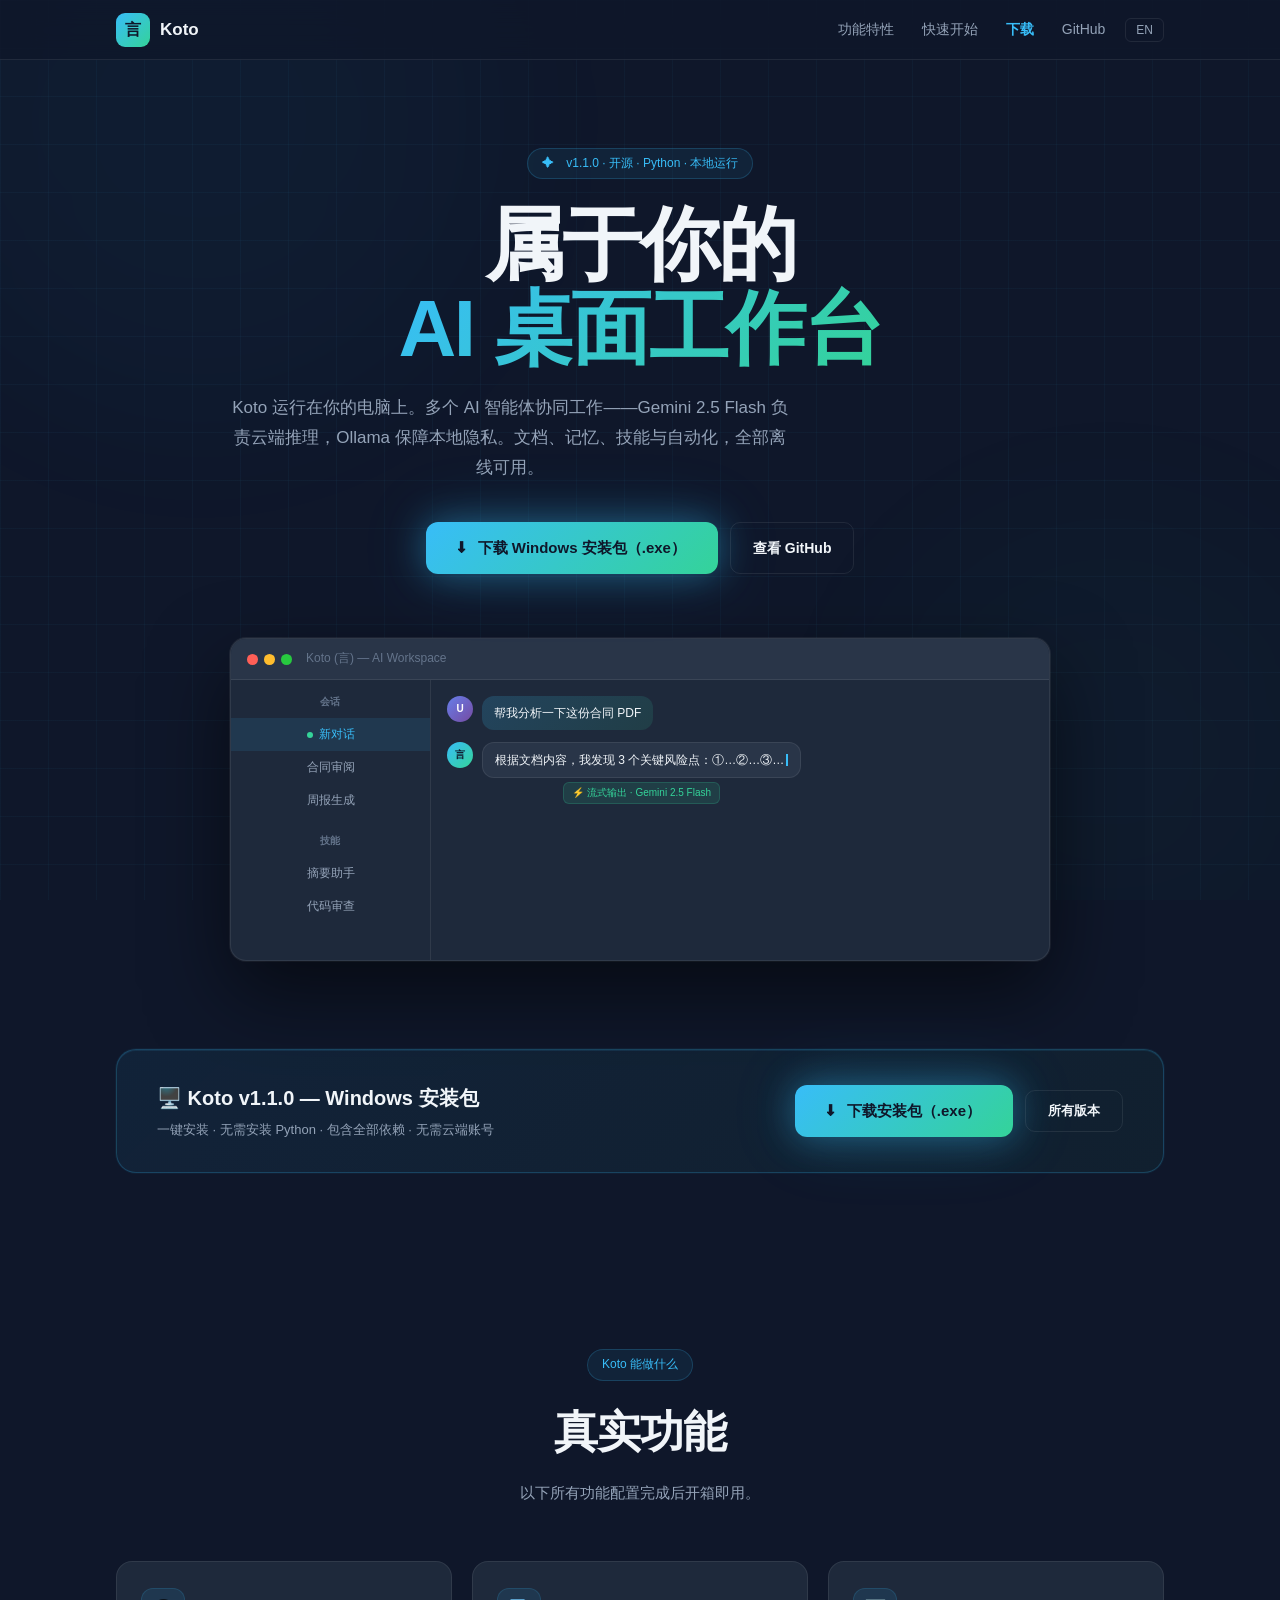
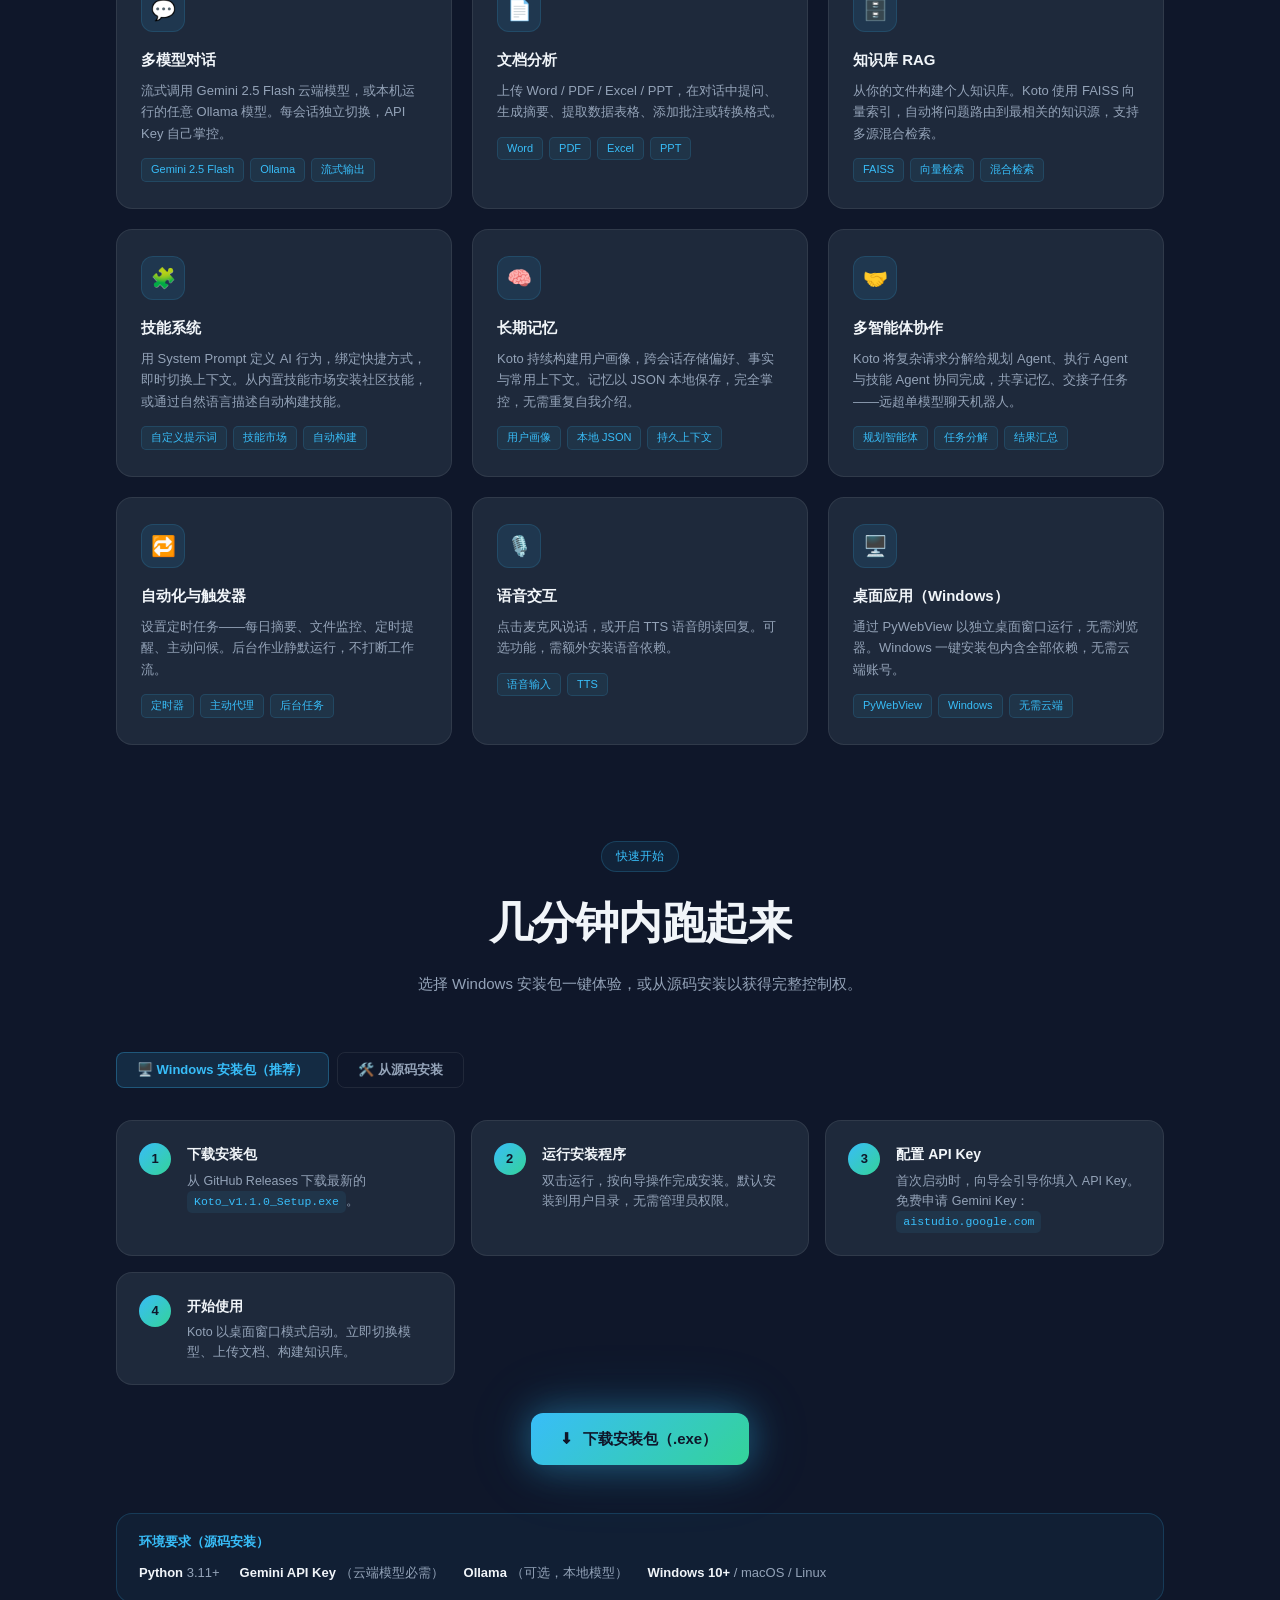
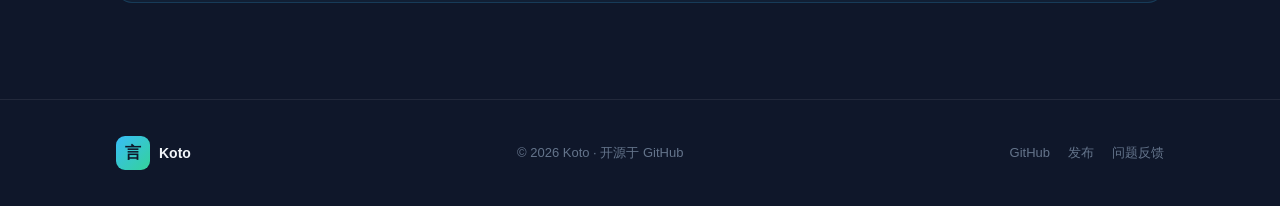
==== commit 481dcc10: "docs: redesign landing page - lighter colors, multi-agent, Gemini 2.5 Flash, direct download link" ====
--- a/docs/index.html
+++ b/docs/index.html
@@ -1,24 +1,24 @@
-<!DOCTYPE html>
+﻿<!DOCTYPE html>
 <html lang="zh-CN">
 <head>
   <meta charset="UTF-8">
   <meta name="viewport" content="width=device-width, initial-scale=1.0">
-  <title>Koto (言) — AI 桌面助手</title>
-  <meta name="description" content="Koto 是运行在你自己电脑上的 AI 桌面助手，支持多模型对话、文档分析、技能系统与工作流自动化。">
+  <title>Koto (言) — AI 桌面工作台</title>
+  <meta name="description" content="Koto 是运行在你自己电脑上的 AI 桌面助手，支持 Gemini 2.5 Flash 与 Ollama 本地模型协同工作，多智能体任务分解、文档分析、知识库 RAG 与技能自动化，数据完全本地。">
   <style>
     /* ── Reset & Base ── */
     *, *::before, *::after { box-sizing: border-box; margin: 0; padding: 0; }
     :root {
-      --bg:      #05080f;
-      --bg2:     #0b111d;
-      --bg3:     #111a2a;
+      --bg:      #0f172a;
+      --bg2:     #1e293b;
+      --bg3:     #293548;
       --border:  rgba(255,255,255,.08);
-      --t1:      #e8eefc;
-      --t2:      #8896b3;
-      --t3:      #556076;
-      --cyan:    #63c6ff;
-      --teal:    #76f7d4;
-      --grad:    linear-gradient(135deg, #63c6ff, #76f7d4);
+      --t1:      #f1f5f9;
+      --t2:      #94a3b8;
+      --t3:      #64748b;
+      --cyan:    #38bdf8;
+      --teal:    #34d399;
+      --grad:    linear-gradient(135deg, #38bdf8, #34d399);
       --r1: 10px; --r2: 16px;
       --ease: all .25s ease;
     }
@@ -38,16 +38,16 @@
     .grid-bg {
       position: absolute; inset: 0;
       background-image:
-        linear-gradient(rgba(99,198,255,.04) 1px, transparent 1px),
-        linear-gradient(90deg, rgba(99,198,255,.04) 1px, transparent 1px);
+        linear-gradient(rgba(56,189,248,.04) 1px, transparent 1px),
+        linear-gradient(90deg, rgba(56,189,248,.04) 1px, transparent 1px);
       background-size: 48px 48px;
     }
     .bg-radial {
       position: absolute; border-radius: 50%;
       filter: blur(100px); opacity: .45;
     }
-    .bg-r1 { width: 600px; height: 600px; top: -180px; left: -100px; background: rgba(99,198,255,.08); }
-    .bg-r2 { width: 500px; height: 500px; bottom: -100px; right: -80px; background: rgba(118,247,212,.06); }
+    .bg-r1 { width: 600px; height: 600px; top: -180px; left: -100px; background: rgba(56,189,248,.08); }
+    .bg-r2 { width: 500px; height: 500px; bottom: -100px; right: -80px; background: rgba(52,211,153,.06); }
 
     /* ── Utilities ── */
     .wrap { max-width: 1120px; margin: 0 auto; padding: 0 36px; position: relative; z-index: 1; }
@@ -55,7 +55,7 @@
     .pill {
       display: inline-flex; align-items: center; gap: 6px;
       padding: 5px 14px; border-radius: 20px; font-size: 12px; font-weight: 500;
-      border: 1px solid rgba(99,198,255,.2); background: rgba(99,198,255,.07); color: var(--cyan);
+      border: 1px solid rgba(56,189,248,.2); background: rgba(56,189,248,.07); color: var(--cyan);
     }
     .btn {
       display: inline-flex; align-items: center; gap: 8px;
@@ -63,22 +63,29 @@
       cursor: pointer; transition: var(--ease); border: none;
     }
     .btn-prime {
-      background: var(--grad); color: #05080f;
-      box-shadow: 0 0 24px rgba(99,198,255,.25);
-    }
-    .btn-prime:hover { transform: translateY(-2px); box-shadow: 0 4px 32px rgba(99,198,255,.38); }
+      background: var(--grad); color: #0f172a;
+      box-shadow: 0 0 24px rgba(56,189,248,.25);
+    }
+    .btn-prime:hover { transform: translateY(-2px); box-shadow: 0 4px 32px rgba(56,189,248,.38); }
     .btn-ghost {
       background: transparent; color: var(--t1);
       border: 1px solid var(--border);
     }
-    .btn-ghost:hover { border-color: rgba(99,198,255,.35); color: var(--cyan); }
+    .btn-ghost:hover { border-color: rgba(56,189,248,.35); color: var(--cyan); }
+    .btn-dl {
+      padding: 14px 32px; font-size: 15px; font-weight: 700;
+      background: var(--grad); color: #0f172a;
+      box-shadow: 0 0 36px rgba(56,189,248,.4), 0 0 72px rgba(56,189,248,.15);
+      border-radius: 12px;
+    }
+    .btn-dl:hover { transform: translateY(-3px); box-shadow: 0 8px 52px rgba(56,189,248,.55); }
 
     /* ── Nav ── */
     .nav {
       position: fixed; top: 0; left: 0; right: 0; z-index: 100;
       height: 60px;
       display: flex; align-items: center;
-      background: rgba(5,8,15,.75); backdrop-filter: blur(18px);
+      background: rgba(15,23,42,.75); backdrop-filter: blur(18px);
       border-bottom: 1px solid var(--border);
     }
     .nav .wrap { display: flex; align-items: center; width: 100%; }
@@ -90,7 +97,7 @@
       width: 34px; height: 34px; border-radius: 9px;
       background: var(--grad);
       display: flex; align-items: center; justify-content: center;
-      font-size: 16px; font-weight: 800; color: #05080f;
+      font-size: 16px; font-weight: 800; color: #0f172a;
     }
     .nav-links {
       display: flex; align-items: center; gap: 28px;
@@ -100,13 +107,15 @@
       font-size: 14px; color: var(--t2); transition: var(--ease);
     }
     .nav-links a:hover { color: var(--t1); }
+    .nav-dl { color: var(--cyan) !important; font-weight: 600; }
+    .nav-dl:hover { color: var(--teal) !important; }
     .lang-btn {
       background: none; border: 1px solid var(--border);
       border-radius: 6px; color: var(--t2); cursor: pointer;
       padding: 4px 10px; font-size: 12px; font-family: inherit;
       transition: var(--ease);
     }
-    .lang-btn:hover { color: var(--t1); border-color: rgba(99,198,255,.3); }
+    .lang-btn:hover { color: var(--t1); border-color: rgba(56,189,248,.3); }
 
     /* ── Hero ── */
     .hero {
@@ -161,7 +170,7 @@
       padding: 7px 14px; font-size: 12px; color: var(--t2);
       cursor: default; border-radius: 0;
     }
-    .aw-s-item.active { background: rgba(99,198,255,.1); color: var(--cyan); }
+    .aw-s-item.active { background: rgba(56,189,248,.1); color: var(--cyan); }
     .aw-s-item .dot-sm {
       display: inline-block; width: 6px; height: 6px; border-radius: 50%;
       background: var(--teal); margin-right: 6px;
@@ -178,19 +187,19 @@
       display: flex; align-items: center; justify-content: center;
       font-size: 10px; font-weight: 700;
     }
-    .aw-av.ai  { background: var(--grad); color: #05080f; }
+    .aw-av.ai  { background: var(--grad); color: #0f172a; }
     .aw-av.usr { background: linear-gradient(135deg,#667eea,#764ba2); color: #fff; }
     .aw-bubble {
       padding: 8px 12px; border-radius: 12px; font-size: 12px; line-height: 1.5;
       max-width: 360px;
     }
     .aw-bubble.ai  { background: var(--bg3); color: var(--t1); border: 1px solid var(--border); }
-    .aw-bubble.usr { background: linear-gradient(135deg,rgba(99,198,255,.18),rgba(118,247,212,.12)); color: var(--t1); }
+    .aw-bubble.usr { background: linear-gradient(135deg,rgba(56,189,248,.18),rgba(52,211,153,.12)); color: var(--t1); }
     .aw-badge {
       display: inline-flex; align-items: center; gap: 4px;
       padding: 2px 8px; border-radius: 6px; font-size: 10px;
-      background: rgba(118,247,212,.12); color: var(--teal);
-      border: 1px solid rgba(118,247,212,.2); margin-top: 4px;
+      background: rgba(52,211,153,.12); color: var(--teal);
+      border: 1px solid rgba(52,211,153,.2); margin-top: 4px;
     }
     .aw-cursor {
       display: inline-block; width: 2px; height: 12px;
@@ -217,13 +226,13 @@
       transition: var(--ease);
     }
     .feat-card:hover {
-      border-color: rgba(99,198,255,.25);
+      border-color: rgba(56,189,248,.25);
       transform: translateY(-3px);
       box-shadow: 0 12px 40px rgba(0,0,0,.35);
     }
     .feat-icon {
       width: 44px; height: 44px; border-radius: 12px;
-      background: rgba(99,198,255,.1); border: 1px solid rgba(99,198,255,.15);
+      background: rgba(56,189,248,.1); border: 1px solid rgba(56,189,248,.15);
       display: flex; align-items: center; justify-content: center;
       font-size: 20px; margin-bottom: 16px;
     }
@@ -234,8 +243,8 @@
     }
     .tag {
       padding: 2px 9px; border-radius: 5px; font-size: 11px;
-      background: rgba(99,198,255,.07); color: var(--cyan);
-      border: 1px solid rgba(99,198,255,.15);
+      background: rgba(56,189,248,.07); color: var(--cyan);
+      border: 1px solid rgba(56,189,248,.15);
     }
 
     /* ── Setup ── */
@@ -249,7 +258,7 @@
     }
     .step-num {
       width: 32px; height: 32px; border-radius: 50%; flex-shrink: 0;
-      background: var(--grad); color: #05080f;
+      background: var(--grad); color: #0f172a;
       display: flex; align-items: center; justify-content: center;
       font-size: 13px; font-weight: 800;
     }
@@ -257,15 +266,43 @@
     .step p  { font-size: 12.5px; color: var(--t2); line-height: 1.6; }
     .step code {
       display: inline-block; padding: 2px 7px; border-radius: 5px;
-      background: rgba(99,198,255,.08); color: var(--cyan);
+      background: rgba(56,189,248,.08); color: var(--cyan);
       font-family: 'Consolas', monospace; font-size: 11.5px;
     }
+
+    /* ── Setup tabs ── */
+    .setup-tabs { display: flex; gap: 8px; margin-bottom: 32px; flex-wrap: wrap; }
+    .setup-tab {
+      padding: 8px 20px; border-radius: 8px; font-size: 13px; font-weight: 600;
+      cursor: pointer; transition: var(--ease); border: 1px solid var(--border);
+      background: transparent; color: var(--t2); font-family: inherit;
+    }
+    .setup-tab.active {
+      background: rgba(56,189,248,.12); border-color: rgba(56,189,248,.3); color: var(--cyan);
+    }
+    .setup-panel { display: none; }
+    .setup-panel.active { display: block; }
+
+    /* ── Download banner ── */
+    .dl-banner {
+      margin: 0 0 80px;
+      padding: 32px 40px; border-radius: 20px;
+      background: linear-gradient(135deg, rgba(56,189,248,.07) 0%, rgba(52,211,153,.05) 100%);
+      border: 1px solid rgba(56,189,248,.22);
+      display: flex; align-items: center; justify-content: space-between;
+      gap: 24px; flex-wrap: wrap;
+      box-shadow: 0 0 0 1px rgba(56,189,248,.05), inset 0 1px 0 rgba(56,189,248,.1);
+      position: relative; z-index: 1;
+    }
+    .dl-banner-left h3 { font-size: 20px; font-weight: 800; margin-bottom: 6px; }
+    .dl-banner-left p  { font-size: 13px; color: var(--t2); }
+    .dl-banner-right   { display: flex; gap: 12px; align-items: center; flex-wrap: wrap; }
 
     /* ── Requirement note ── */
     .req-box {
       margin: 48px 0 0;
       padding: 18px 22px; border-radius: var(--r2);
-      background: rgba(99,198,255,.05); border: 1px solid rgba(99,198,255,.18);
+      background: rgba(56,189,248,.05); border: 1px solid rgba(56,189,248,.18);
     }
     .req-box h4 { font-size: 13px; font-weight: 700; color: var(--cyan); margin-bottom: 10px; }
     .req-list {
@@ -296,6 +333,8 @@
       .nav-links { display: none; }
       .wrap { padding: 0 20px; }
       .hero { padding: 120px 0 64px; }
+      .dl-banner { flex-direction: column; text-align: center; }
+      .dl-banner-right { justify-content: center; }
     }
   </style>
 </head>
@@ -318,6 +357,7 @@
     <div class="nav-links">
       <a href="#features"  data-en="Features"  data-zh="功能特性">功能特性</a>
       <a href="#setup"     data-en="Setup"      data-zh="快速开始">快速开始</a>
+      <a href="#download"  data-en="Download"   data-zh="下载" class="nav-dl">下载</a>
       <a href="https://github.com/Loganwon/Koto" target="_blank" rel="noopener">GitHub</a>
     </div>
     <button class="lang-btn" onclick="toggleLang()" aria-label="Switch language">EN</button>
@@ -328,7 +368,7 @@
 <section class="hero" aria-labelledby="hero-heading">
   <div class="wrap">
     <div class="hero-pill">
-      <span class="pill">✦ &nbsp;<span data-en="Open source · Python · Runs locally" data-zh="开源 · Python · 本地运行">开源 · Python · 本地运行</span></span>
+      <span class="pill">✦ &nbsp;<span data-en="v1.1.0 · Open source · Python · Runs locally" data-zh="v1.1.0 · 开源 · Python · 本地运行">v1.1.0 · 开源 · Python · 本地运行</span></span>
     </div>
 
     <h1 class="hero-h1 rv" id="hero-heading">
@@ -336,13 +376,13 @@
       <span class="gt" data-en="AI Desktop Workspace" data-zh="AI 桌面工作台">AI 桌面工作台</span>
     </h1>
 
-    <p class="hero-sub rv" data-en="Koto runs on your own machine — multi-model chat, document analysis, Skills automation and long-term memory. Your data stays local." data-zh="Koto 运行在你自己的电脑上——多模型对话、文档分析、技能自动化与长期记忆。数据不离本地。">
-      Koto 运行在你自己的电脑上——多模型对话、文档分析、技能自动化与长期记忆。数据不离本地。
+    <p class="hero-sub rv" data-en="Koto runs on your own machine. Multiple AI agents collaborate — Gemini 2.5 Flash for cloud reasoning, Ollama for local privacy. Documents, memory, skills and automation, all offline." data-zh="Koto 运行在你的电脑上。多个 AI 智能体协同工作——Gemini 2.5 Flash 负责云端推理，Ollama 保障本地隐私。文档、记忆、技能与自动化，全部离线可用。">
+      Koto 运行在你的电脑上。多个 AI 智能体协同工作——Gemini 2.5 Flash 负责云端推理，Ollama 保障本地隐私。文档、记忆、技能与自动化，全部离线可用。
     </p>
 
     <div class="hero-btns rv">
-      <a href="https://github.com/Loganwon/Koto/releases" target="_blank" rel="noopener" class="btn btn-prime">
-        ⬇&nbsp;<span data-en="Download" data-zh="下载">下载</span>
+      <a id="btn-download-hero" href="https://github.com/Loganwon/Koto/releases/latest/download/Koto_v1.1.0_Setup.exe" class="btn btn-dl">
+        ⬇&nbsp;<span data-en="Download for Windows (.exe)" data-zh="下载 Windows 安装包（.exe）">下载 Windows 安装包（.exe）</span>
       </a>
       <a href="https://github.com/Loganwon/Koto" target="_blank" rel="noopener" class="btn btn-ghost">
         <span data-en="View on GitHub" data-zh="查看 GitHub">查看 GitHub</span>
@@ -370,18 +410,38 @@
         <div class="aw-chat">
           <div class="aw-msg">
             <div class="aw-av usr">U</div>
-            <div class="aw-bubble usr" data-en="Summarize this PDF for me" data-zh="帮我总结一下这份 PDF">帮我总结一下这份 PDF</div>
+            <div class="aw-bubble usr" data-en="Help me analyze this contract PDF" data-zh="帮我分析一下这份合同 PDF">帮我分析一下这份合同 PDF</div>
           </div>
           <div class="aw-msg">
             <div class="aw-av ai">言</div>
             <div>
               <div class="aw-bubble ai">
-                <span data-en="The document covers 3 key points: ①…②…③…" data-zh="这份文档涵盖 3 个核心要点：①…②…③…">这份文档涵盖 3 个核心要点：①…②…③…</span><span class="aw-cursor"></span>
+                <span data-en="Based on the document, I found 3 key risk points: ①…②…③…" data-zh="根据文档内容，我发现 3 个关键风险点：①…②…③…">根据文档内容，我发现 3 个关键风险点：①…②…③…</span><span class="aw-cursor"></span>
               </div>
-              <div class="aw-badge" data-en="⚡ Streaming · Gemini Flash" data-zh="⚡ 流式输出 · Gemini Flash">⚡ 流式输出 · Gemini Flash</div>
+              <div class="aw-badge" data-en="⚡ Streaming · Gemini 2.5 Flash" data-zh="⚡ 流式输出 · Gemini 2.5 Flash">⚡ 流式输出 · Gemini 2.5 Flash</div>
             </div>
           </div>
         </div>
+      </div>
+    </div>
+  </div>
+</section>
+
+<!-- ══ DOWNLOAD BANNER ══ -->
+<section id="download" aria-label="Download Koto">
+  <div class="wrap">
+    <div class="dl-banner rv">
+      <div class="dl-banner-left">
+        <h3 data-en="🖥️ Koto v1.1.0 — Windows Installer" data-zh="🖥️ Koto v1.1.0 — Windows 安装包">🖥️ Koto v1.1.0 — Windows 安装包</h3>
+        <p data-en="One-click install · No Python required · All dependencies bundled · No cloud account needed" data-zh="一键安装 · 无需安装 Python · 包含全部依赖 · 无需云端账号">一键安装 · 无需安装 Python · 包含全部依赖 · 无需云端账号</p>
+      </div>
+      <div class="dl-banner-right">
+        <a href="https://github.com/Loganwon/Koto/releases/latest/download/Koto_v1.1.0_Setup.exe" class="btn btn-dl">
+          ⬇&nbsp;<span data-en="Download Installer (.exe)" data-zh="下载安装包（.exe）">下载安装包（.exe）</span>
+        </a>
+        <a href="https://github.com/Loganwon/Koto/releases" target="_blank" rel="noopener" class="btn btn-ghost" style="font-size:13px;">
+          <span data-en="All releases" data-zh="所有版本">所有版本</span>
+        </a>
       </div>
     </div>
   </div>
@@ -401,9 +461,9 @@
       <div class="feat-card rv">
         <div class="feat-icon">💬</div>
         <h3 data-en="Multi-model Chat" data-zh="多模型对话">多模型对话</h3>
-        <p data-en="Stream responses from Gemini Flash / Pro / Ultra or locally-running Ollama models. Switch models per session." data-zh="流式调用 Gemini Flash / Pro / Ultra，或本机运行的 Ollama 模型。每个会话可独立切换模型。">流式调用 Gemini Flash / Pro / Ultra，或本机运行的 Ollama 模型。每个会话可独立切换模型。</p>
-        <div class="feat-tags">
-          <span class="tag">Gemini</span>
+        <p data-en="Stream responses from Gemini 2.5 Flash (cloud) or any locally-running Ollama model. Switch models per session — your API key, your choice." data-zh="流式调用 Gemini 2.5 Flash 云端模型，或本机运行的任意 Ollama 模型。每会话独立切换，API Key 自己掌控。">流式调用 Gemini 2.5 Flash 云端模型，或本机运行的任意 Ollama 模型。每会话独立切换，API Key 自己掌控。</p>
+        <div class="feat-tags">
+          <span class="tag">Gemini 2.5 Flash</span>
           <span class="tag">Ollama</span>
           <span class="tag" data-en="Streaming" data-zh="流式输出">流式输出</span>
         </div>
@@ -412,7 +472,7 @@
       <div class="feat-card rv">
         <div class="feat-icon">📄</div>
         <h3 data-en="Document Analysis" data-zh="文档分析">文档分析</h3>
-        <p data-en="Upload Word / PDF / Excel / PPT and ask questions, generate summaries, add annotations, or convert formats directly in chat." data-zh="上传 Word / PDF / Excel / PPT，在对话中提问、生成摘要、添加批注或转换格式。">上传 Word / PDF / Excel / PPT，在对话中提问、生成摘要、添加批注或转换格式。</p>
+        <p data-en="Upload Word / PDF / Excel / PPT and ask questions, generate summaries, extract data tables, add annotations, or convert formats directly in chat." data-zh="上传 Word / PDF / Excel / PPT，在对话中提问、生成摘要、提取数据表格、添加批注或转换格式。">上传 Word / PDF / Excel / PPT，在对话中提问、生成摘要、提取数据表格、添加批注或转换格式。</p>
         <div class="feat-tags">
           <span class="tag">Word</span><span class="tag">PDF</span>
           <span class="tag">Excel</span><span class="tag">PPT</span>
@@ -420,31 +480,56 @@
       </div>
 
       <div class="feat-card rv">
+        <div class="feat-icon">🗄️</div>
+        <h3 data-en="Knowledge Base (RAG)" data-zh="知识库 RAG">知识库 RAG</h3>
+        <p data-en="Build a personal knowledge base from your files. Koto indexes documents with FAISS vector search and routes queries to the most relevant sources automatically." data-zh="从你的文件构建个人知识库。Koto 使用 FAISS 向量索引，自动将问题路由到最相关的知识源，支持多源混合检索。">从你的文件构建个人知识库。Koto 使用 FAISS 向量索引，自动将问题路由到最相关的知识源，支持多源混合检索。</p>
+        <div class="feat-tags">
+          <span class="tag">FAISS</span>
+          <span class="tag" data-en="Vector search" data-zh="向量检索">向量检索</span>
+          <span class="tag" data-en="Hybrid search" data-zh="混合检索">混合检索</span>
+        </div>
+      </div>
+
+      <div class="feat-card rv">
         <div class="feat-icon">🧩</div>
         <h3 data-en="Skills System" data-zh="技能系统">技能系统</h3>
-        <p data-en="Define custom AI behaviors with a system prompt, bind them to shortcuts, and switch context instantly. Includes a built-in Skill marketplace." data-zh="用 System Prompt 定义 AI 行为，绑定快捷方式，即时切换上下文。内置 Skill 市场可浏览和安装社区技能。">用 System Prompt 定义 AI 行为，绑定快捷方式，即时切换上下文。内置 Skill 市场。</p>
+        <p data-en="Define custom AI behaviors with system prompts, bind them to shortcuts, and switch context instantly. Install community skills from the built-in marketplace, or auto-generate skills from a natural language description." data-zh="用 System Prompt 定义 AI 行为，绑定快捷方式，即时切换上下文。从内置技能市场安装社区技能，或通过自然语言描述自动构建技能。">用 System Prompt 定义 AI 行为，绑定快捷方式，即时切换上下文。从内置技能市场安装社区技能，或通过自然语言描述自动构建技能。</p>
         <div class="feat-tags">
           <span class="tag" data-en="Custom prompts" data-zh="自定义提示词">自定义提示词</span>
           <span class="tag" data-en="Marketplace" data-zh="技能市场">技能市场</span>
+          <span class="tag" data-en="Auto-builder" data-zh="自动构建">自动构建</span>
         </div>
       </div>
 
       <div class="feat-card rv">
         <div class="feat-icon">🧠</div>
         <h3 data-en="Long-term Memory" data-zh="长期记忆">长期记忆</h3>
-        <p data-en="Koto builds a user profile and stores preferences, facts, and recurring context across sessions — no need to repeat yourself." data-zh="Koto 构建用户画像，跨会话存储偏好、事实与常用上下文，无需重复解释背景。">Koto 构建用户画像，跨会话存储偏好、事实与常用上下文，无需重复解释背景。</p>
+        <p data-en="Koto builds a persistent user profile and stores preferences, facts, and recurring context across sessions — no need to repeat yourself. Memory is stored locally as JSON, fully under your control." data-zh="Koto 持续构建用户画像，跨会话存储偏好、事实与常用上下文。记忆以 JSON 本地保存，完全掌控，无需重复自我介绍。">Koto 持续构建用户画像，跨会话存储偏好、事实与常用上下文。记忆以 JSON 本地保存，完全掌控，无需重复自我介绍。</p>
         <div class="feat-tags">
           <span class="tag" data-en="User profile" data-zh="用户画像">用户画像</span>
+          <span class="tag" data-en="Local JSON" data-zh="本地 JSON">本地 JSON</span>
           <span class="tag" data-en="Persistent context" data-zh="持久上下文">持久上下文</span>
+        </div>
+      </div>
+
+      <div class="feat-card rv">
+        <div class="feat-icon">🤝</div>
+        <h3 data-en="Multi-Agent Collaboration" data-zh="多智能体协作">多智能体协作</h3>
+        <p data-en="Koto decomposes complex requests across a Planner, Executor, and Skill agents that share memory and hand off sub-tasks. More capable than a single-model chatbot." data-zh="Koto 将复杂请求分解给规划 Agent、执行 Agent 与技能 Agent 协同完成，共享记忆、交接子任务——远超单模型聊天机器人。">Koto 将复杂请求分解给规划 Agent、执行 Agent 与技能 Agent 协同完成，共享记忆、交接子任务——远超单模型聊天机器人。</p>
+        <div class="feat-tags">
+          <span class="tag" data-en="Planner Agent" data-zh="规划智能体">规划智能体</span>
+          <span class="tag" data-en="Task decomposition" data-zh="任务分解">任务分解</span>
+          <span class="tag" data-en="Result synthesis" data-zh="结果汇总">结果汇总</span>
         </div>
       </div>
 
       <div class="feat-card rv">
         <div class="feat-icon">🔁</div>
         <h3 data-en="Automation &amp; Triggers" data-zh="自动化与触发器">自动化与触发器</h3>
-        <p data-en="Schedule recurring tasks — daily summaries, file watchers, timed reminders. Background jobs run silently without interrupting your work." data-zh="设置定时任务——每日摘要、文件监控、定时提醒。后台作业静默运行，不打断你的工作。">设置定时任务——每日摘要、文件监控、定时提醒。后台作业静默运行。</p>
+        <p data-en="Schedule recurring tasks — daily summaries, file watchers, timed reminders, proactive check-ins. Background jobs run silently without interrupting your work." data-zh="设置定时任务——每日摘要、文件监控、定时提醒、主动问候。后台作业静默运行，不打断工作流。">设置定时任务——每日摘要、文件监控、定时提醒、主动问候。后台作业静默运行，不打断工作流。</p>
         <div class="feat-tags">
           <span class="tag" data-en="Scheduler" data-zh="定时器">定时器</span>
+          <span class="tag" data-en="Proactive agent" data-zh="主动代理">主动代理</span>
           <span class="tag" data-en="Background jobs" data-zh="后台任务">后台任务</span>
         </div>
       </div>
@@ -452,10 +537,21 @@
       <div class="feat-card rv">
         <div class="feat-icon">🎙️</div>
         <h3 data-en="Voice I/O" data-zh="语音交互">语音交互</h3>
-        <p data-en="Speak your message with the microphone button or use TTS to have responses read aloud. Optional; requires voice dependencies." data-zh="点击麦克风说话，或开启 TTS 语音朗读回复。可选功能，需额外安装语音依赖。">点击麦克风说话，或开启 TTS 语音朗读回复。可选功能，需额外安装语音依赖。</p>
+        <p data-en="Speak your message with the microphone button or use TTS to have responses read aloud. Optional; requires separate voice dependencies." data-zh="点击麦克风说话，或开启 TTS 语音朗读回复。可选功能，需额外安装语音依赖。">点击麦克风说话，或开启 TTS 语音朗读回复。可选功能，需额外安装语音依赖。</p>
         <div class="feat-tags">
           <span class="tag" data-en="Speech-to-text" data-zh="语音输入">语音输入</span>
           <span class="tag">TTS</span>
+        </div>
+      </div>
+
+      <div class="feat-card rv">
+        <div class="feat-icon">🖥️</div>
+        <h3 data-en="Desktop App (Windows)" data-zh="桌面应用（Windows）">桌面应用（Windows）</h3>
+        <p data-en="Runs as a standalone desktop window via PyWebView — no browser needed. One-click Windows installer bundles all dependencies. No cloud account required." data-zh="通过 PyWebView 以独立桌面窗口运行，无需浏览器。Windows 一键安装包内含全部依赖，无需云端账号。">通过 PyWebView 以独立桌面窗口运行，无需浏览器。Windows 一键安装包内含全部依赖，无需云端账号。</p>
+        <div class="feat-tags">
+          <span class="tag">PyWebView</span>
+          <span class="tag">Windows</span>
+          <span class="tag" data-en="No cloud required" data-zh="无需云端">无需云端</span>
         </div>
       </div>
 
@@ -470,45 +566,90 @@
       <span class="pill" data-en="Getting started" data-zh="快速开始">快速开始</span>
     </div>
     <h2 class="sec-h2 rv" id="setup-heading" data-en="Up and running in minutes" data-zh="几分钟内跑起来">几分钟内跑起来</h2>
-    <p class="sec-sub rv" data-en="Koto is a Python app. Clone, install, configure your API key, run." data-zh="Koto 是 Python 应用。克隆、安装、填 API Key、启动。">Koto 是 Python 应用。克隆、安装、填 API Key、启动。</p>
-
-    <div class="setup-grid">
-      <div class="step rv">
-        <div class="step-num">1</div>
-        <div>
-          <h4 data-en="Clone &amp; install" data-zh="克隆并安装">克隆并安装</h4>
-          <p><code>git clone</code> <span data-en="the repo, create a venv, then" data-zh="仓库，创建虚拟环境，然后">仓库，创建虚拟环境，然后</span> <code>pip install -r config/requirements.txt</code></p>
-        </div>
-      </div>
-      <div class="step rv">
-        <div class="step-num">2</div>
-        <div>
-          <h4 data-en="Set your API key" data-zh="填入 API Key">填入 API Key</h4>
-          <p data-en="Copy " data-zh="复制 "><span data-en="Copy " data-zh="复制 ">复制 </span><code>config/gemini_config.env.example</code><span data-en=" to " data-zh=" 为 "> 为 </span><code>gemini_config.env</code><span data-en=" and fill in your Gemini API key." data-zh="，填入 Gemini API Key。">，填入 Gemini API Key。</span></p>
-        </div>
-      </div>
-      <div class="step rv">
-        <div class="step-num">3</div>
-        <div>
-          <h4 data-en="Launch Koto" data-zh="启动 Koto">启动 Koto</h4>
-          <p><span data-en="Run " data-zh="运行 ">运行 </span><code>Koto_Start.bat</code><span data-en=" (Windows) or " data-zh="（Windows）或 ">（Windows）或 </span><code>python src/koto_app.py</code><span data-en=" directly." data-zh="。">。</span></p>
-        </div>
-      </div>
-      <div class="step rv">
-        <div class="step-num">4</div>
-        <div>
-          <h4 data-en="(Optional) Local model" data-zh="（可选）本地模型">（可选）本地模型</h4>
-          <p data-en="Install Ollama and pull any model. Koto detects it automatically." data-zh="安装 Ollama 并 pull 任意模型，Koto 自动识别。">安装 Ollama 并 pull 任意模型，Koto 自动识别。</p>
+    <p class="sec-sub rv" data-en="Choose the Windows installer for a one-click experience, or set up from source for full control." data-zh="选择 Windows 安装包一键体验，或从源码安装以获得完整控制权。">选择 Windows 安装包一键体验，或从源码安装以获得完整控制权。</p>
+
+    <div class="setup-tabs rv">
+      <button class="setup-tab active" onclick="switchTab('installer', this)" data-en="🖥️ Windows Installer (Recommended)" data-zh="🖥️ Windows 安装包（推荐）">🖥️ Windows 安装包（推荐）</button>
+      <button class="setup-tab" onclick="switchTab('source', this)" data-en="🛠️ From Source" data-zh="🛠️ 从源码安装">🛠️ 从源码安装</button>
+    </div>
+
+    <div id="tab-installer" class="setup-panel active">
+      <div class="setup-grid">
+        <div class="step rv">
+          <div class="step-num">1</div>
+          <div>
+            <h4 data-en="Download installer" data-zh="下载安装包">下载安装包</h4>
+            <p><span data-en="Download the latest " data-zh="从 GitHub Releases 下载最新的 ">从 GitHub Releases 下载最新的 </span><code>Koto_v1.1.0_Setup.exe</code><span data-en=" from GitHub Releases." data-zh="。">。</span></p>
+          </div>
+        </div>
+        <div class="step rv">
+          <div class="step-num">2</div>
+          <div>
+            <h4 data-en="Run the installer" data-zh="运行安装程序">运行安装程序</h4>
+            <p data-en="Double-click and follow the wizard. Installs to your user folder — no admin rights required by default." data-zh="双击运行，按向导操作完成安装。默认安装到用户目录，无需管理员权限。">双击运行，按向导操作完成安装。默认安装到用户目录，无需管理员权限。</p>
+          </div>
+        </div>
+        <div class="step rv">
+          <div class="step-num">3</div>
+          <div>
+            <h4 data-en="Configure API key" data-zh="配置 API Key">配置 API Key</h4>
+            <p><span data-en="On first launch the setup wizard asks for your API key. Get a free Gemini key at " data-zh="首次启动时，向导会引导你填入 API Key。免费申请 Gemini Key：">首次启动时，向导会引导你填入 API Key。免费申请 Gemini Key：</span><code>aistudio.google.com</code></p>
+          </div>
+        </div>
+        <div class="step rv">
+          <div class="step-num">4</div>
+          <div>
+            <h4 data-en="Start using Koto" data-zh="开始使用">开始使用</h4>
+            <p data-en="Koto opens in desktop window mode. Switch models, upload documents, and build your knowledge base from day one." data-zh="Koto 以桌面窗口模式启动。立即切换模型、上传文档、构建知识库。">Koto 以桌面窗口模式启动。立即切换模型、上传文档、构建知识库。</p>
+          </div>
+        </div>
+      </div>
+      <div style="margin-top:28px; text-align:center;">
+        <a href="https://github.com/Loganwon/Koto/releases/latest/download/Koto_v1.1.0_Setup.exe" class="btn btn-dl">
+          ⬇&nbsp;<span data-en="Download Installer (.exe)" data-zh="下载安装包（.exe）">下载安装包（.exe）</span>
+        </a>
+      </div>
+    </div>
+
+    <div id="tab-source" class="setup-panel">
+      <div class="setup-grid">
+        <div class="step rv">
+          <div class="step-num">1</div>
+          <div>
+            <h4 data-en="Clone &amp; install" data-zh="克隆并安装">克隆并安装</h4>
+            <p><code>git clone</code> <span data-en="the repo, create a venv, then" data-zh="仓库，创建虚拟环境，然后">仓库，创建虚拟环境，然后</span> <code>pip install -r config/requirements.txt</code></p>
+          </div>
+        </div>
+        <div class="step rv">
+          <div class="step-num">2</div>
+          <div>
+            <h4 data-en="Set your API key" data-zh="填入 API Key">填入 API Key</h4>
+            <p><span data-en="Copy " data-zh="复制 ">复制 </span><code>config/gemini_config.env.example</code><span data-en=" to " data-zh=" 为 "> 为 </span><code>gemini_config.env</code><span data-en=" and fill in your key." data-zh="，填入 API Key。">，填入 API Key。</span></p>
+          </div>
+        </div>
+        <div class="step rv">
+          <div class="step-num">3</div>
+          <div>
+            <h4 data-en="Launch Koto" data-zh="启动 Koto">启动 Koto</h4>
+            <p><span data-en="Run " data-zh="运行 ">运行 </span><code>Koto_Start.bat</code><span data-en=" (desktop) or " data-zh="（桌面模式）或 ">（桌面模式）或 </span><code>python server.py</code><span data-en=" (web at localhost:5000)." data-zh="（Web 模式，访问 localhost:5000）。">（Web 模式，访问 localhost:5000）。</span></p>
+          </div>
+        </div>
+        <div class="step rv">
+          <div class="step-num">4</div>
+          <div>
+            <h4 data-en="(Optional) Local model" data-zh="（可选）本地模型">（可选）本地模型</h4>
+            <p data-en="Install Ollama and pull any model. Koto detects it automatically — no extra config needed." data-zh="安装 Ollama 并 pull 任意模型，Koto 自动识别，无需额外配置。">安装 Ollama 并 pull 任意模型，Koto 自动识别，无需额外配置。</p>
+          </div>
         </div>
       </div>
     </div>
 
     <!-- Requirements note -->
     <div class="req-box rv">
-      <h4 data-en="Requirements" data-zh="环境要求">环境要求</h4>
+      <h4 data-en="Requirements (source install)" data-zh="环境要求（源码安装）">环境要求（源码安装）</h4>
       <div class="req-list">
         <div class="req-item"><strong>Python</strong> 3.11+</div>
-        <div class="req-item"><strong data-en="Gemini API Key" data-zh="Gemini API Key">Gemini API Key</strong> <span data-en="(required for cloud models)" data-zh="（云端模型必需）">（云端模型必需）</span></div>
+        <div class="req-item"><strong>Gemini API Key</strong> <span data-en="(required for cloud models)" data-zh="（云端模型必需）">（云端模型必需）</span></div>
         <div class="req-item"><strong>Ollama</strong> <span data-en="(optional, local models)" data-zh="（可选，本地模型）">（可选，本地模型）</span></div>
         <div class="req-item"><strong>Windows 10+</strong> / macOS / Linux</div>
       </div>
@@ -553,6 +694,14 @@
   }
 
   applyLang();
+
+  /* ── Setup tab switcher ──────────────────────────── */
+  function switchTab(id, el) {
+    document.querySelectorAll('.setup-tab').forEach(t => t.classList.remove('active'));
+    document.querySelectorAll('.setup-panel').forEach(p => p.classList.remove('active'));
+    document.getElementById('tab-' + id).classList.add('active');
+    el.classList.add('active');
+  }
 
   /* ── Scroll reveal ───────────────────────────────── */
   const observer = new IntersectionObserver(entries => {
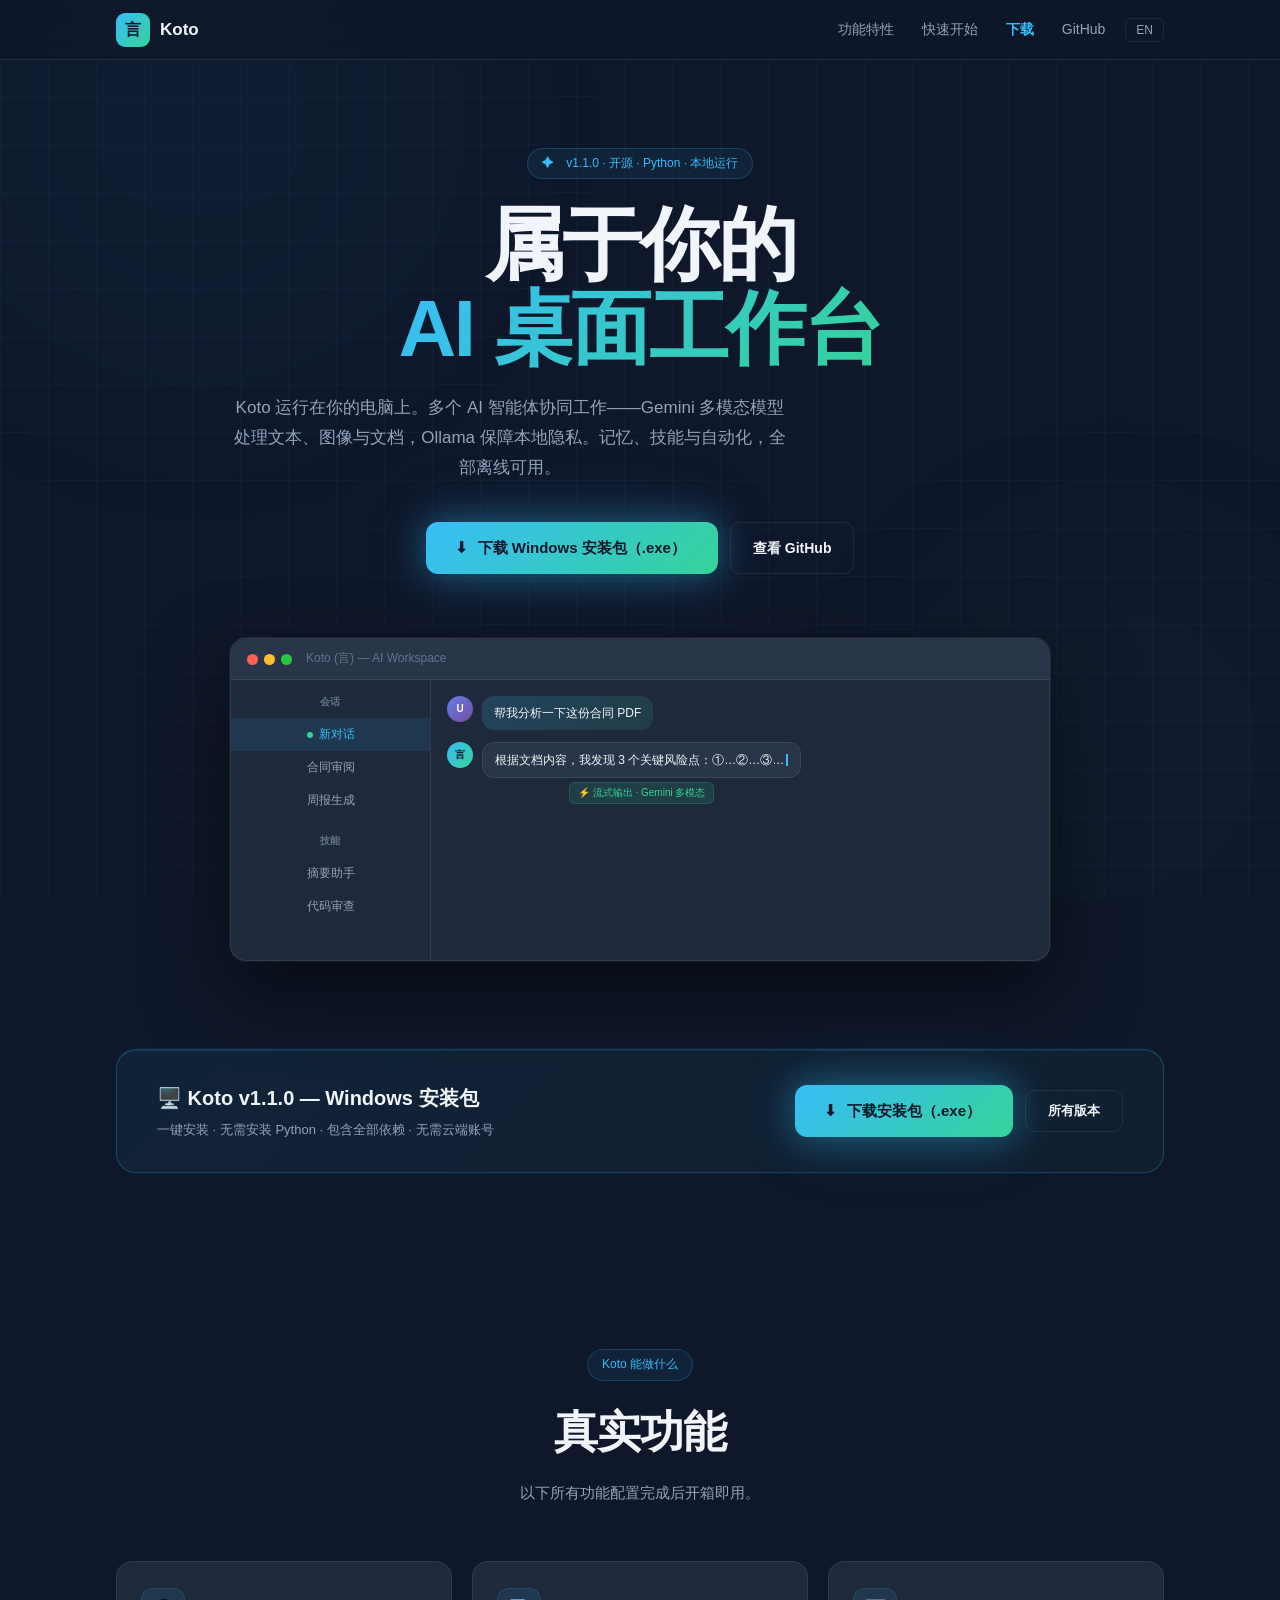
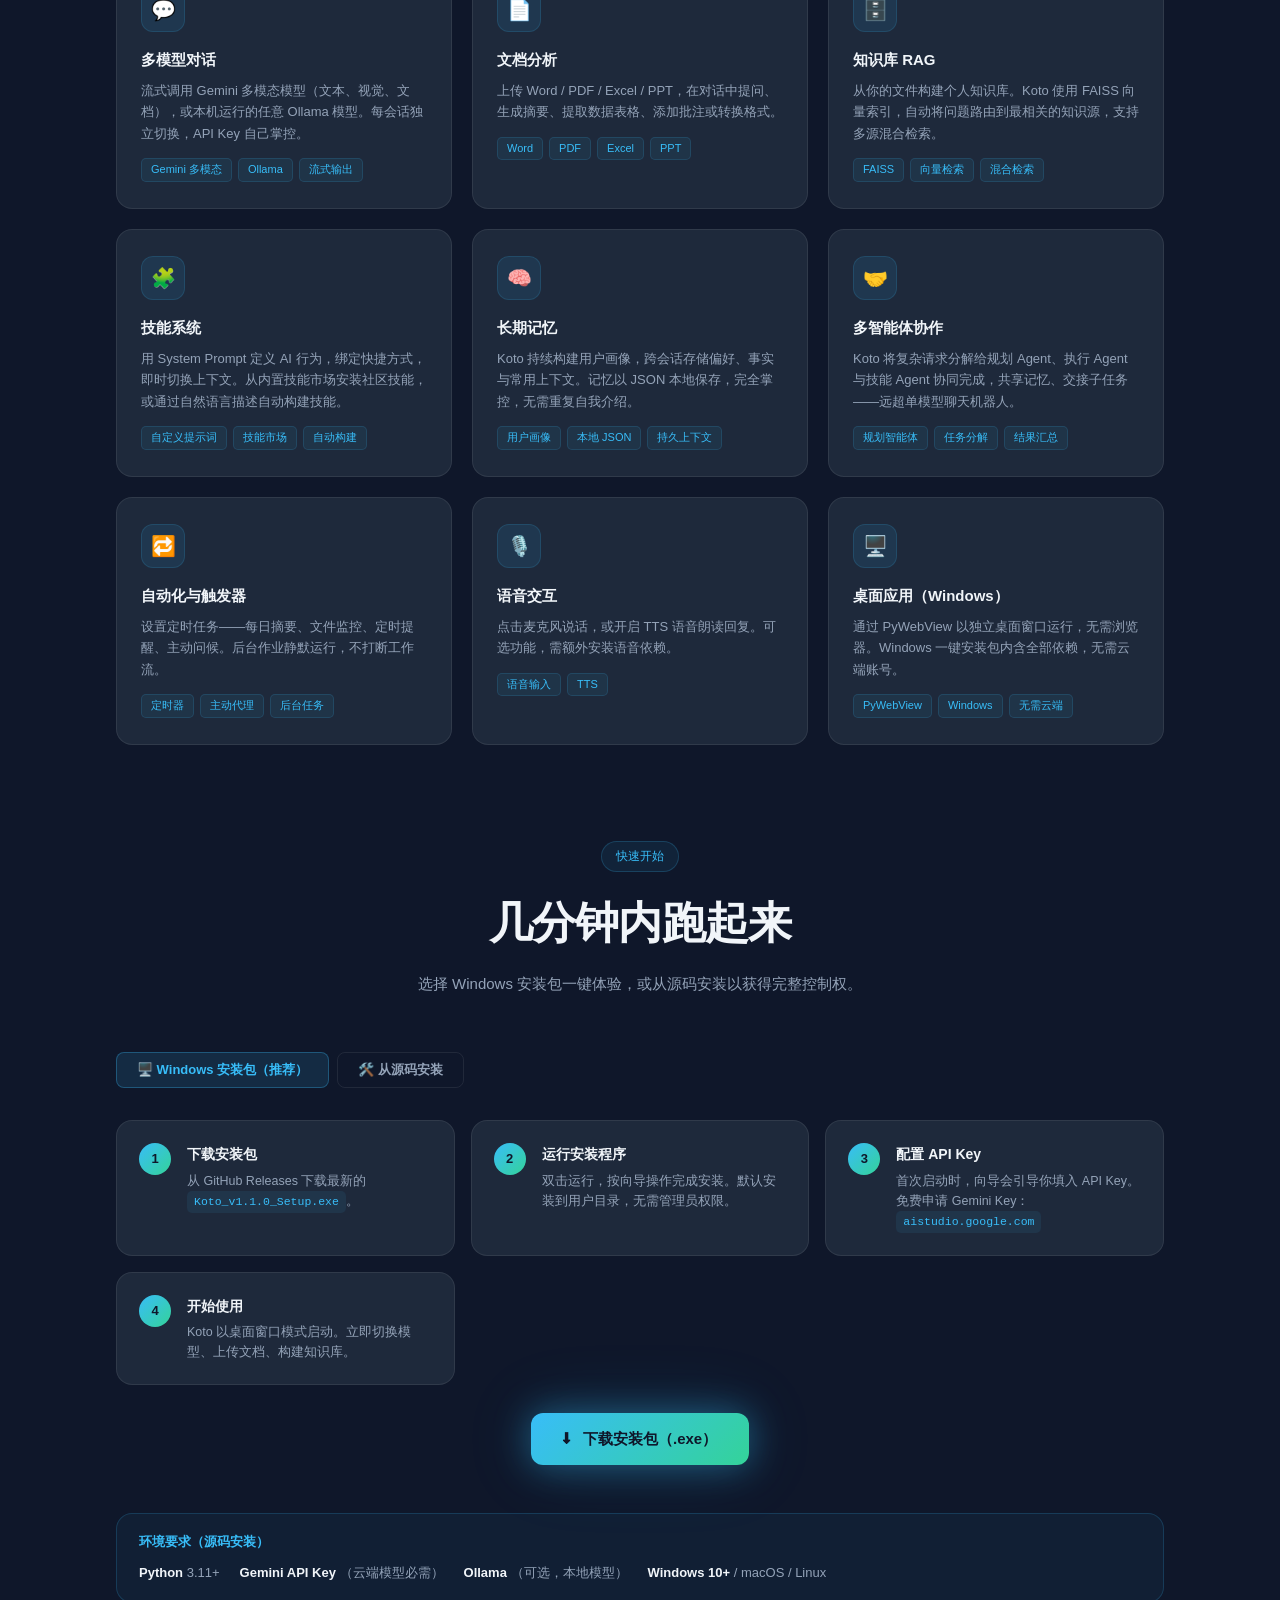
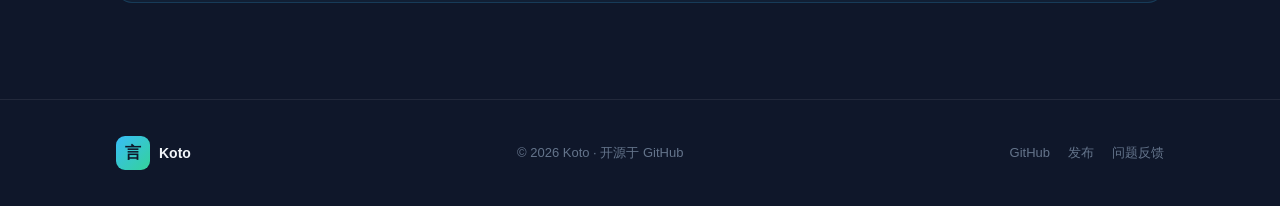
==== commit dd75df6f: "docs: update model references to Gemini multimodal" ====
--- a/docs/index.html
+++ b/docs/index.html
@@ -376,8 +376,8 @@
       <span class="gt" data-en="AI Desktop Workspace" data-zh="AI 桌面工作台">AI 桌面工作台</span>
     </h1>
 
-    <p class="hero-sub rv" data-en="Koto runs on your own machine. Multiple AI agents collaborate — Gemini 2.5 Flash for cloud reasoning, Ollama for local privacy. Documents, memory, skills and automation, all offline." data-zh="Koto 运行在你的电脑上。多个 AI 智能体协同工作——Gemini 2.5 Flash 负责云端推理，Ollama 保障本地隐私。文档、记忆、技能与自动化，全部离线可用。">
-      Koto 运行在你的电脑上。多个 AI 智能体协同工作——Gemini 2.5 Flash 负责云端推理，Ollama 保障本地隐私。文档、记忆、技能与自动化，全部离线可用。
+    <p class="hero-sub rv" data-en="Koto runs on your own machine. Multiple AI agents collaborate — Gemini multimodal models for text, vision and documents, Ollama for local privacy. Memory, skills and automation, all offline." data-zh="Koto 运行在你的电脑上。多个 AI 智能体协同工作——Gemini 多模态模型处理文本、图像与文档，Ollama 保障本地隐私。记忆、技能与自动化，全部离线可用。">
+      Koto 运行在你的电脑上。多个 AI 智能体协同工作——Gemini 多模态模型处理文本、图像与文档，Ollama 保障本地隐私。记忆、技能与自动化，全部离线可用。
     </p>
 
     <div class="hero-btns rv">
@@ -418,7 +418,7 @@
               <div class="aw-bubble ai">
                 <span data-en="Based on the document, I found 3 key risk points: ①…②…③…" data-zh="根据文档内容，我发现 3 个关键风险点：①…②…③…">根据文档内容，我发现 3 个关键风险点：①…②…③…</span><span class="aw-cursor"></span>
               </div>
-              <div class="aw-badge" data-en="⚡ Streaming · Gemini 2.5 Flash" data-zh="⚡ 流式输出 · Gemini 2.5 Flash">⚡ 流式输出 · Gemini 2.5 Flash</div>
+              <div class="aw-badge" data-en="⚡ Streaming · Gemini Multimodal" data-zh="⚡ 流式输出 · Gemini 多模态">⚡ 流式输出 · Gemini 多模态</div>
             </div>
           </div>
         </div>
@@ -461,9 +461,9 @@
       <div class="feat-card rv">
         <div class="feat-icon">💬</div>
         <h3 data-en="Multi-model Chat" data-zh="多模型对话">多模型对话</h3>
-        <p data-en="Stream responses from Gemini 2.5 Flash (cloud) or any locally-running Ollama model. Switch models per session — your API key, your choice." data-zh="流式调用 Gemini 2.5 Flash 云端模型，或本机运行的任意 Ollama 模型。每会话独立切换，API Key 自己掌控。">流式调用 Gemini 2.5 Flash 云端模型，或本机运行的任意 Ollama 模型。每会话独立切换，API Key 自己掌控。</p>
-        <div class="feat-tags">
-          <span class="tag">Gemini 2.5 Flash</span>
+        <p data-en="Stream responses from Gemini multimodal models (text, vision, documents) or any locally-running Ollama model. Switch models per session — your API key, your choice." data-zh="流式调用 Gemini 多模态模型（文本、视觉、文档），或本机运行的任意 Ollama 模型。每会话独立切换，API Key 自己掌控。">流式调用 Gemini 多模态模型（文本、视觉、文档），或本机运行的任意 Ollama 模型。每会话独立切换，API Key 自己掌控。</p>
+        <div class="feat-tags">
+          <span class="tag" data-en="Gemini Multimodal" data-zh="Gemini 多模态">Gemini 多模态</span>
           <span class="tag">Ollama</span>
           <span class="tag" data-en="Streaming" data-zh="流式输出">流式输出</span>
         </div>
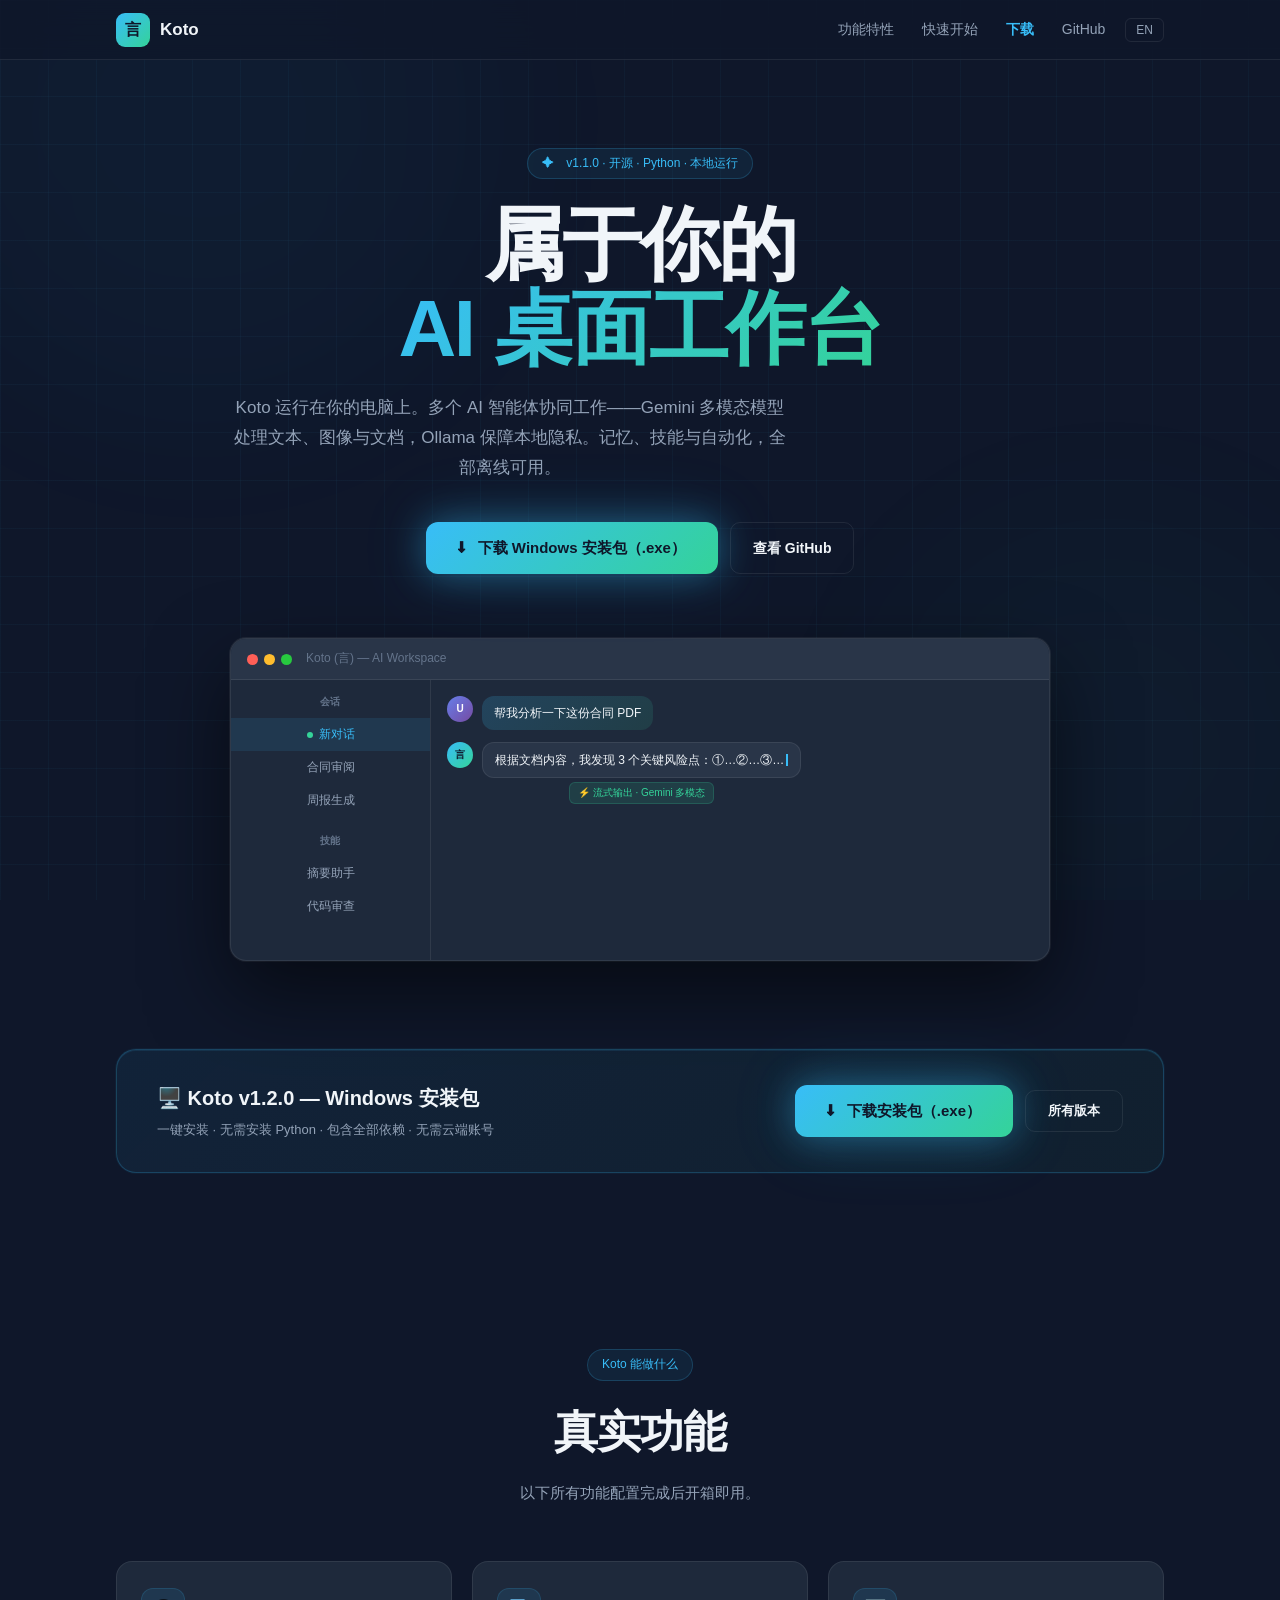
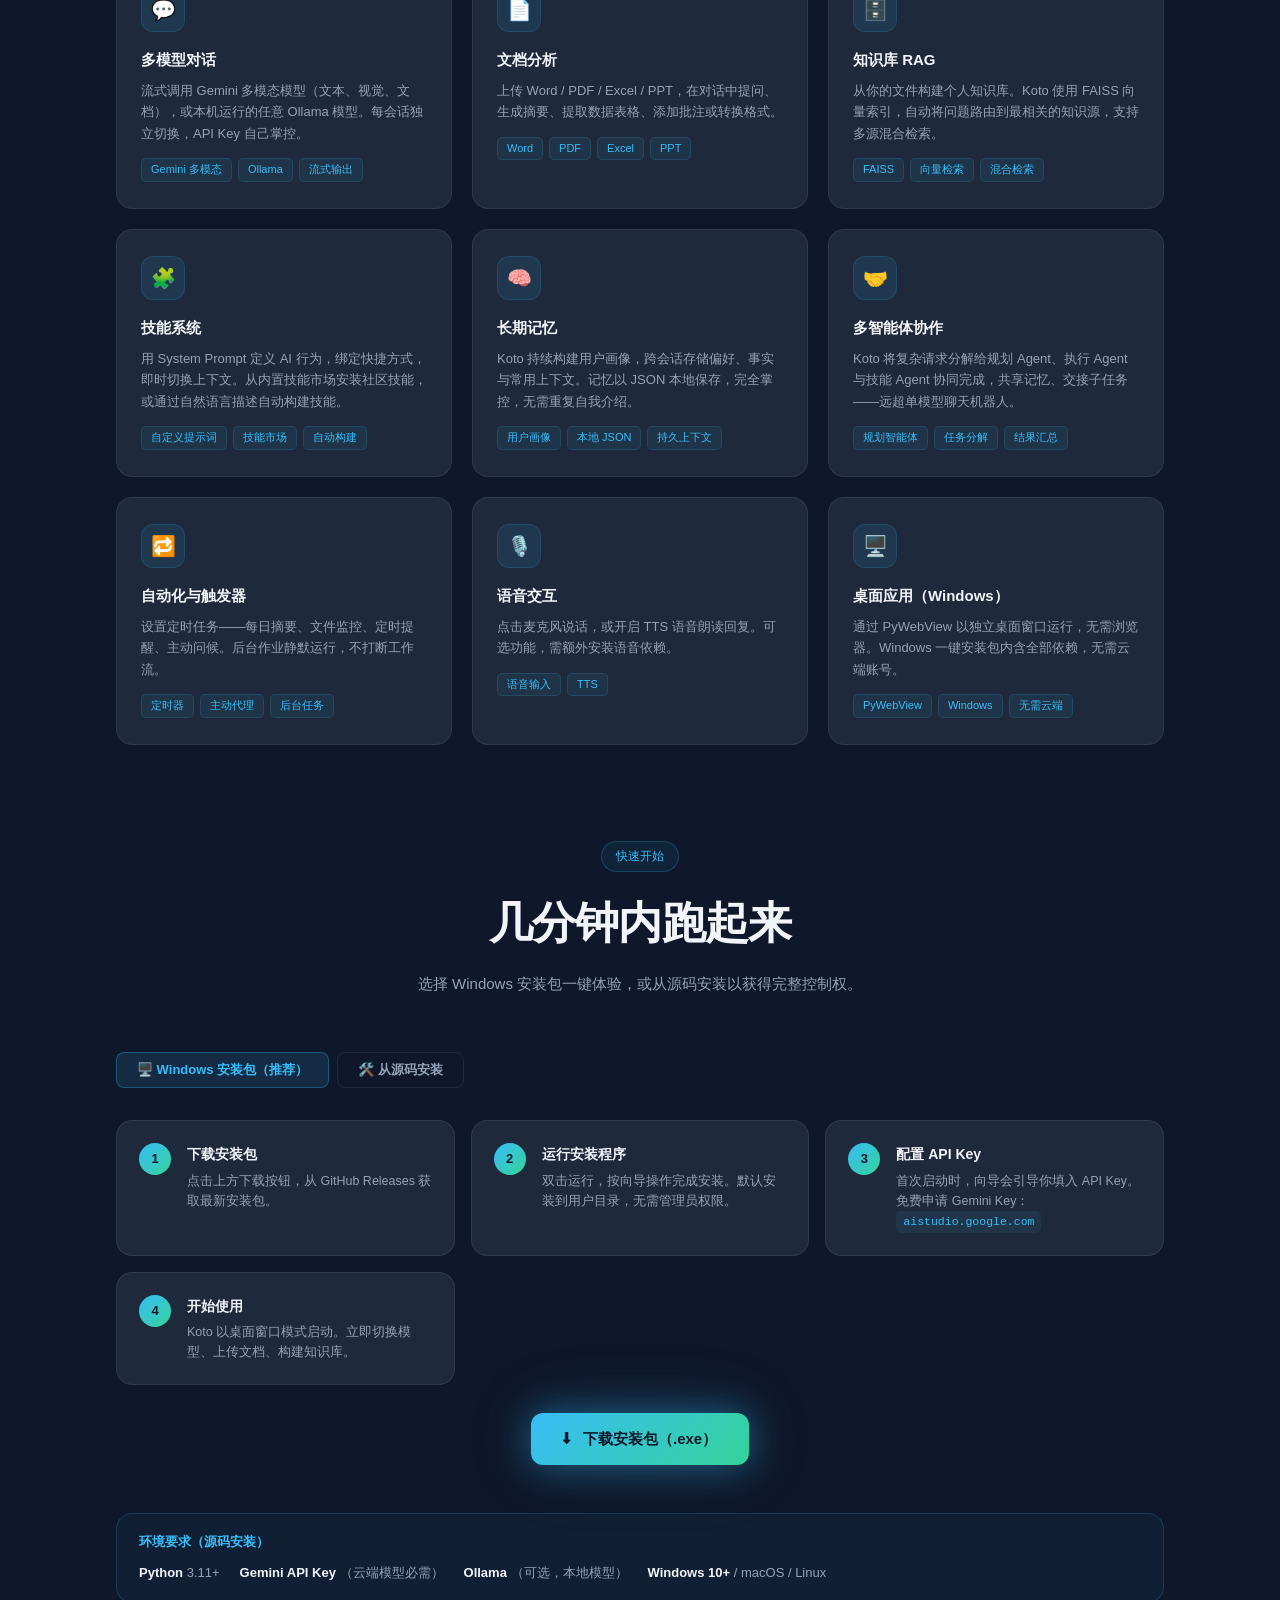
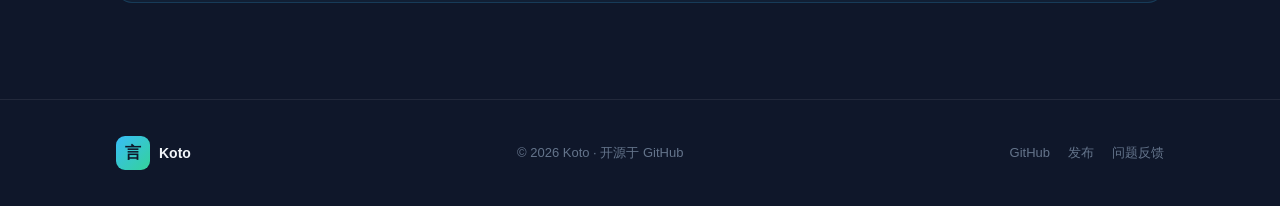
==== commit 4a480b43: "fix: dynamic download URL via GitHub API, fix v1.1.0 -> v1.2.0 references" ====
--- a/docs/index.html
+++ b/docs/index.html
@@ -381,7 +381,7 @@
     </p>
 
     <div class="hero-btns rv">
-      <a id="btn-download-hero" href="https://github.com/Loganwon/Koto/releases/latest/download/Koto_v1.1.0_Setup.exe" class="btn btn-dl">
+      <a id="btn-download-hero" href="https://github.com/Loganwon/Koto/releases/latest" class="btn btn-dl">
         ⬇&nbsp;<span data-en="Download for Windows (.exe)" data-zh="下载 Windows 安装包（.exe）">下载 Windows 安装包（.exe）</span>
       </a>
       <a href="https://github.com/Loganwon/Koto" target="_blank" rel="noopener" class="btn btn-ghost">
@@ -432,11 +432,11 @@
   <div class="wrap">
     <div class="dl-banner rv">
       <div class="dl-banner-left">
-        <h3 data-en="🖥️ Koto v1.1.0 — Windows Installer" data-zh="🖥️ Koto v1.1.0 — Windows 安装包">🖥️ Koto v1.1.0 — Windows 安装包</h3>
+        <h3 data-en="🖥️ Koto v1.2.0 — Windows Installer" data-zh="🖥️ Koto v1.2.0 — Windows 安装包">🖥️ Koto v1.2.0 — Windows 安装包</h3>
         <p data-en="One-click install · No Python required · All dependencies bundled · No cloud account needed" data-zh="一键安装 · 无需安装 Python · 包含全部依赖 · 无需云端账号">一键安装 · 无需安装 Python · 包含全部依赖 · 无需云端账号</p>
       </div>
       <div class="dl-banner-right">
-        <a href="https://github.com/Loganwon/Koto/releases/latest/download/Koto_v1.1.0_Setup.exe" class="btn btn-dl">
+        <a href="https://github.com/Loganwon/Koto/releases/latest" id="btn-download-banner" class="btn btn-dl">
           ⬇&nbsp;<span data-en="Download Installer (.exe)" data-zh="下载安装包（.exe）">下载安装包（.exe）</span>
         </a>
         <a href="https://github.com/Loganwon/Koto/releases" target="_blank" rel="noopener" class="btn btn-ghost" style="font-size:13px;">
@@ -579,7 +579,7 @@
           <div class="step-num">1</div>
           <div>
             <h4 data-en="Download installer" data-zh="下载安装包">下载安装包</h4>
-            <p><span data-en="Download the latest " data-zh="从 GitHub Releases 下载最新的 ">从 GitHub Releases 下载最新的 </span><code>Koto_v1.1.0_Setup.exe</code><span data-en=" from GitHub Releases." data-zh="。">。</span></p>
+            <p><span data-en="Click the Download button above to get the latest installer from GitHub Releases." data-zh="点击上方下载按钮，从 GitHub Releases 获取最新安装包。">点击上方下载按钮，从 GitHub Releases 获取最新安装包。</span></p>
           </div>
         </div>
         <div class="step rv">
@@ -605,7 +605,7 @@
         </div>
       </div>
       <div style="margin-top:28px; text-align:center;">
-        <a href="https://github.com/Loganwon/Koto/releases/latest/download/Koto_v1.1.0_Setup.exe" class="btn btn-dl">
+        <a href="https://github.com/Loganwon/Koto/releases/latest" id="btn-download-setup" class="btn btn-dl">
           ⬇&nbsp;<span data-en="Download Installer (.exe)" data-zh="下载安装包（.exe）">下载安装包（.exe）</span>
         </a>
       </div>
@@ -676,6 +676,33 @@
 </footer>
 
 <script>
+  /* ── Auto-fetch latest release download URL ─────── */
+  (function () {
+    const REPO = 'Loganwon/Koto';
+    const BTN_IDS = ['btn-download-hero', 'btn-download-banner', 'btn-download-setup'];
+    fetch('https://api.github.com/repos/' + REPO + '/releases/latest')
+      .then(r => r.json())
+      .then(data => {
+        const asset = (data.assets || []).find(a => a.name.endsWith('_Setup.exe'));
+        if (!asset) return;
+        const url = asset.browser_download_url;
+        BTN_IDS.forEach(id => {
+          const el = document.getElementById(id);
+          if (el) { el.href = url; el.removeAttribute('target'); }
+        });
+        // Update version text in banner
+        const ver = data.tag_name || '';
+        document.querySelectorAll('[data-zh*="Windows 安装包"]').forEach(el => {
+          if (el.tagName === 'H3') {
+            el.setAttribute('data-zh', '🖥️ Koto ' + ver + ' — Windows 安装包');
+            el.setAttribute('data-en', '🖥️ Koto ' + ver + ' — Windows Installer');
+            if (typeof lang !== 'undefined') el.textContent = el.getAttribute('data-' + lang);
+          }
+        });
+      })
+      .catch(() => {}); // silently fall back to releases/latest page link
+  })();
+
   /* ── Language toggle ──────────────────────────────── */
   let lang = localStorage.getItem('koto-lang') || 'zh';
 
